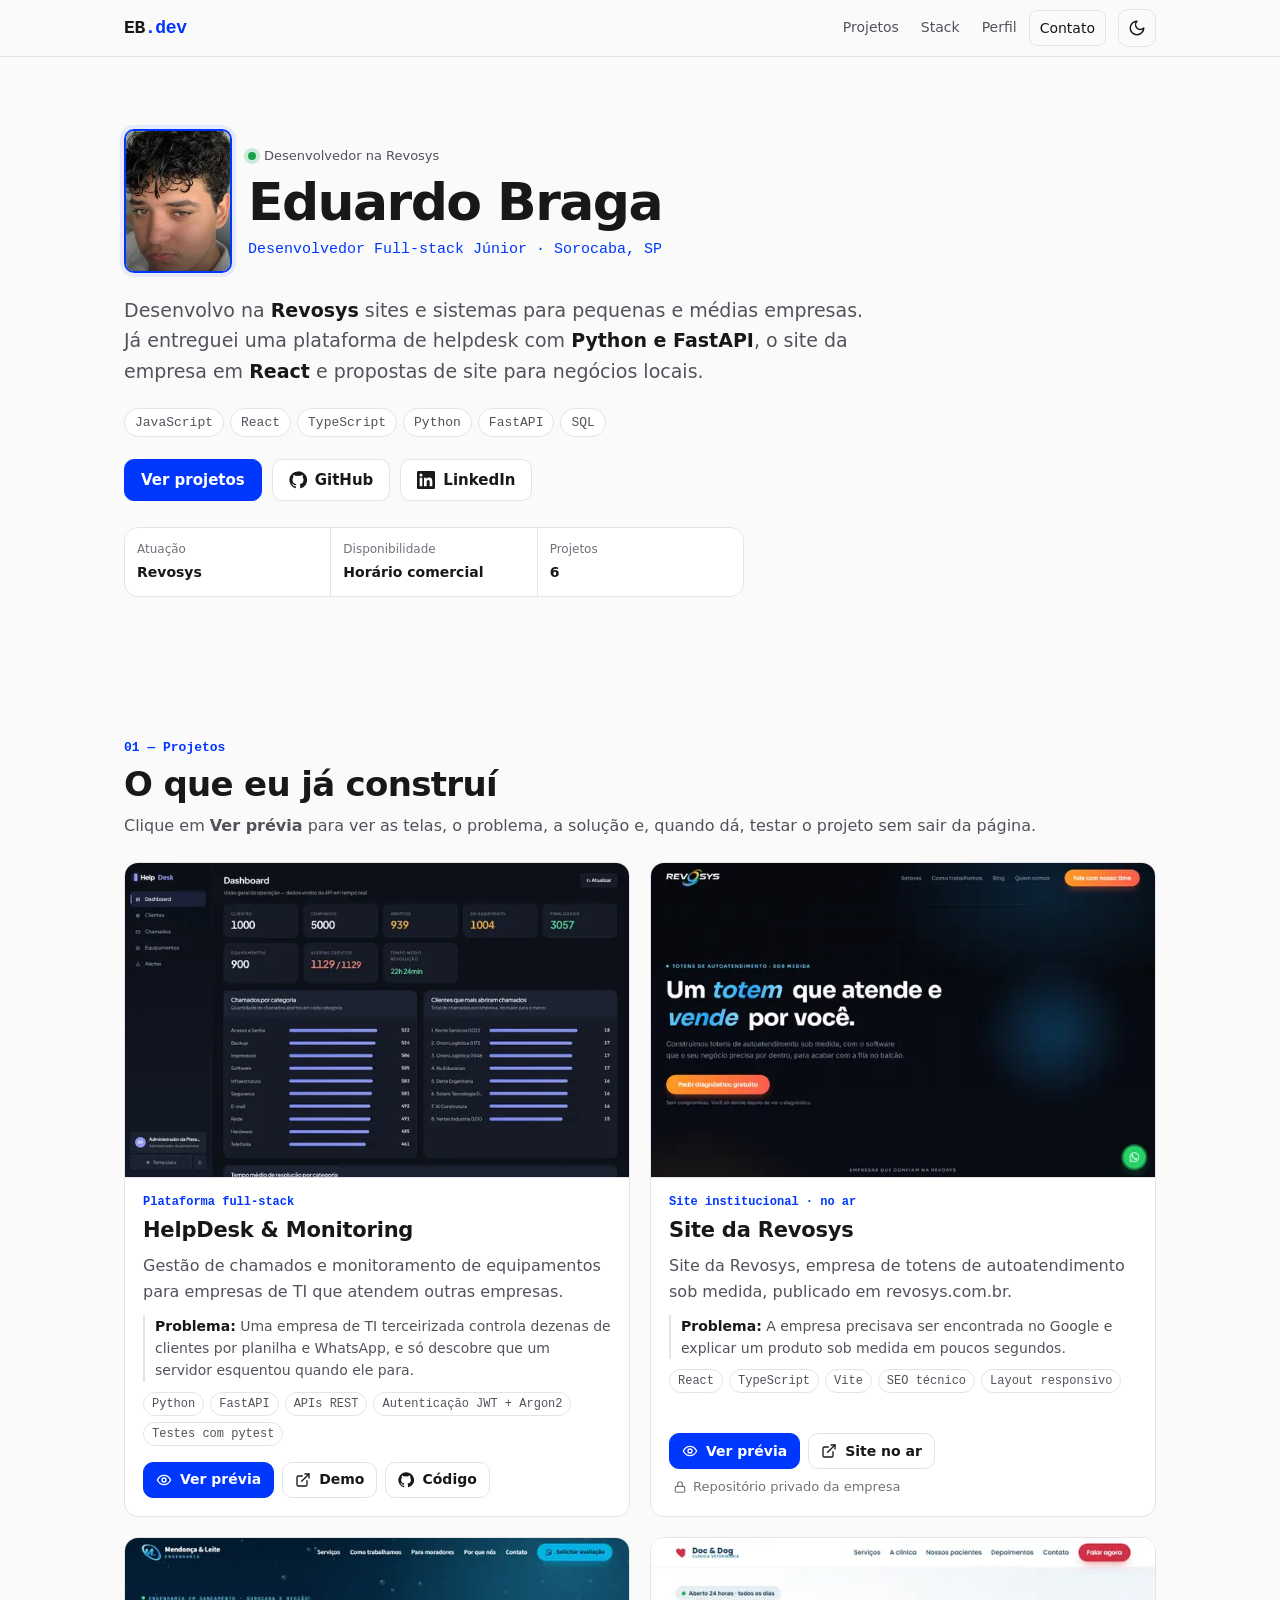
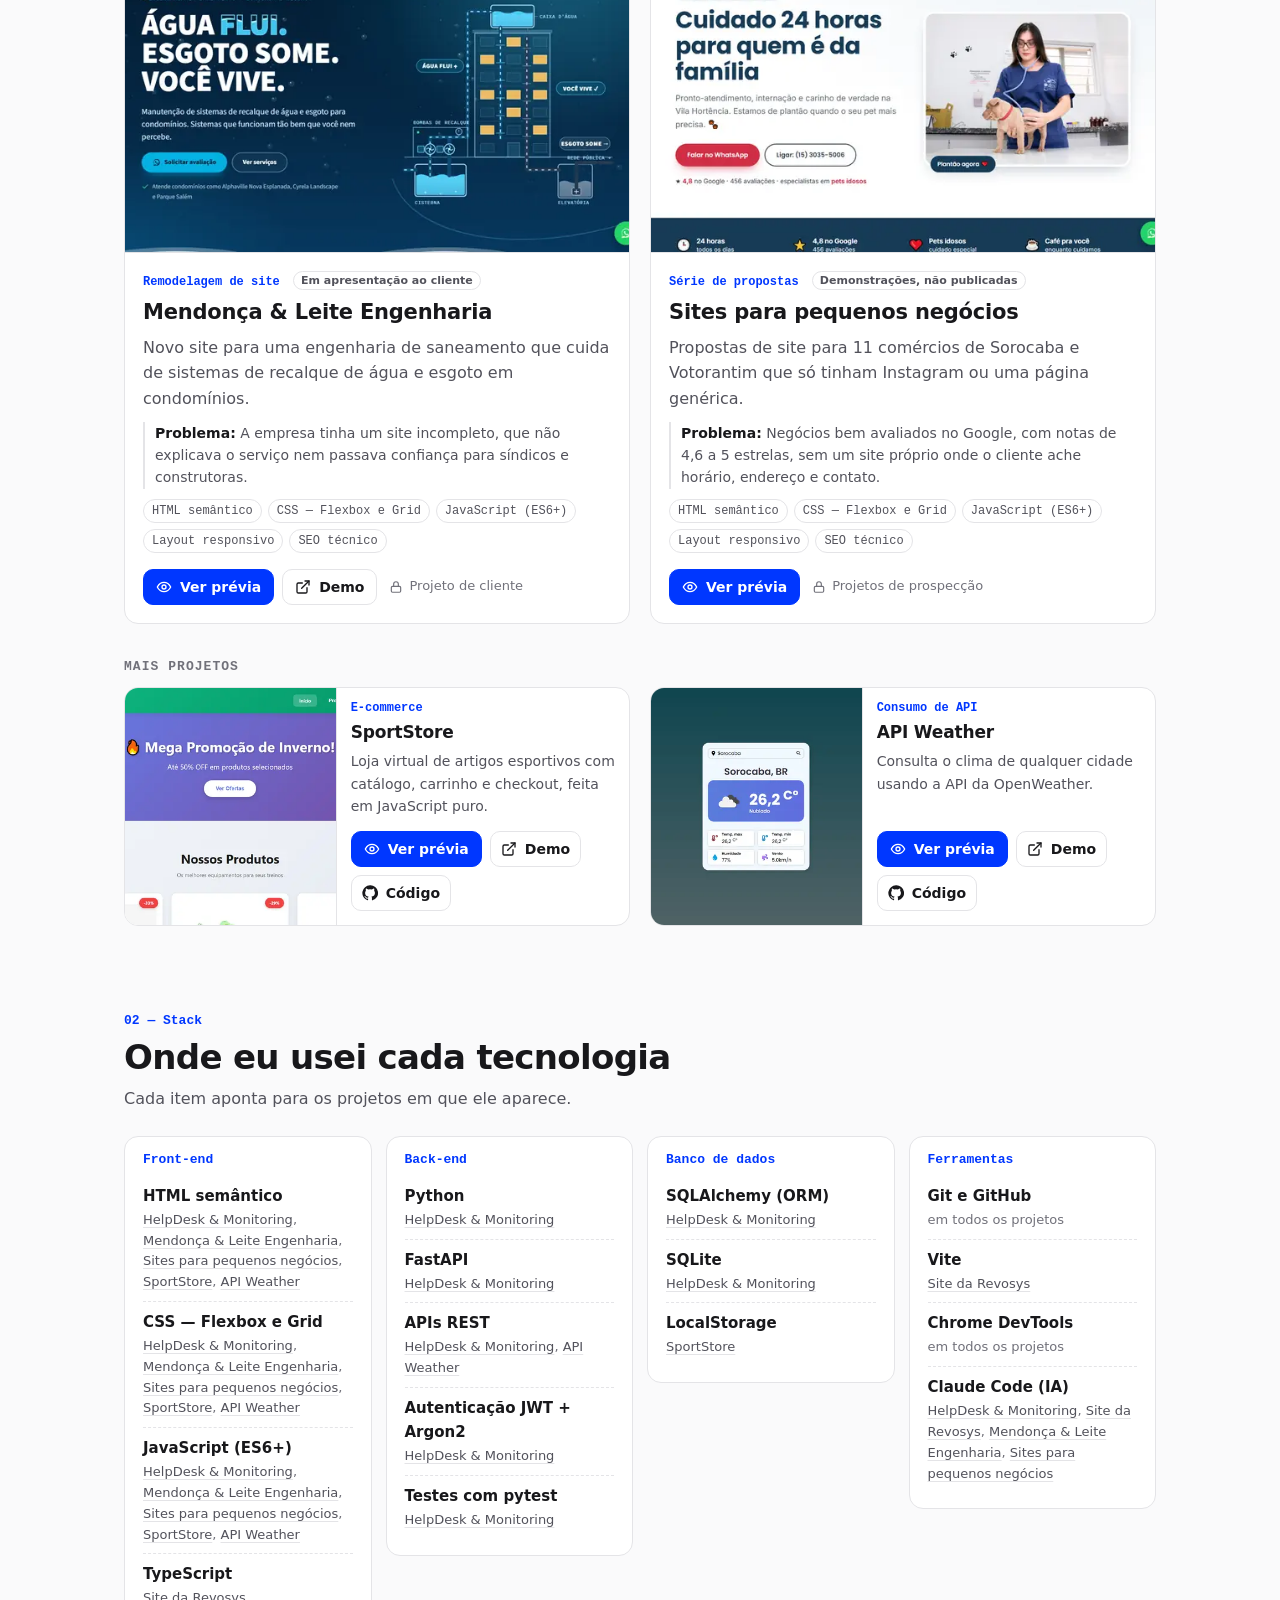
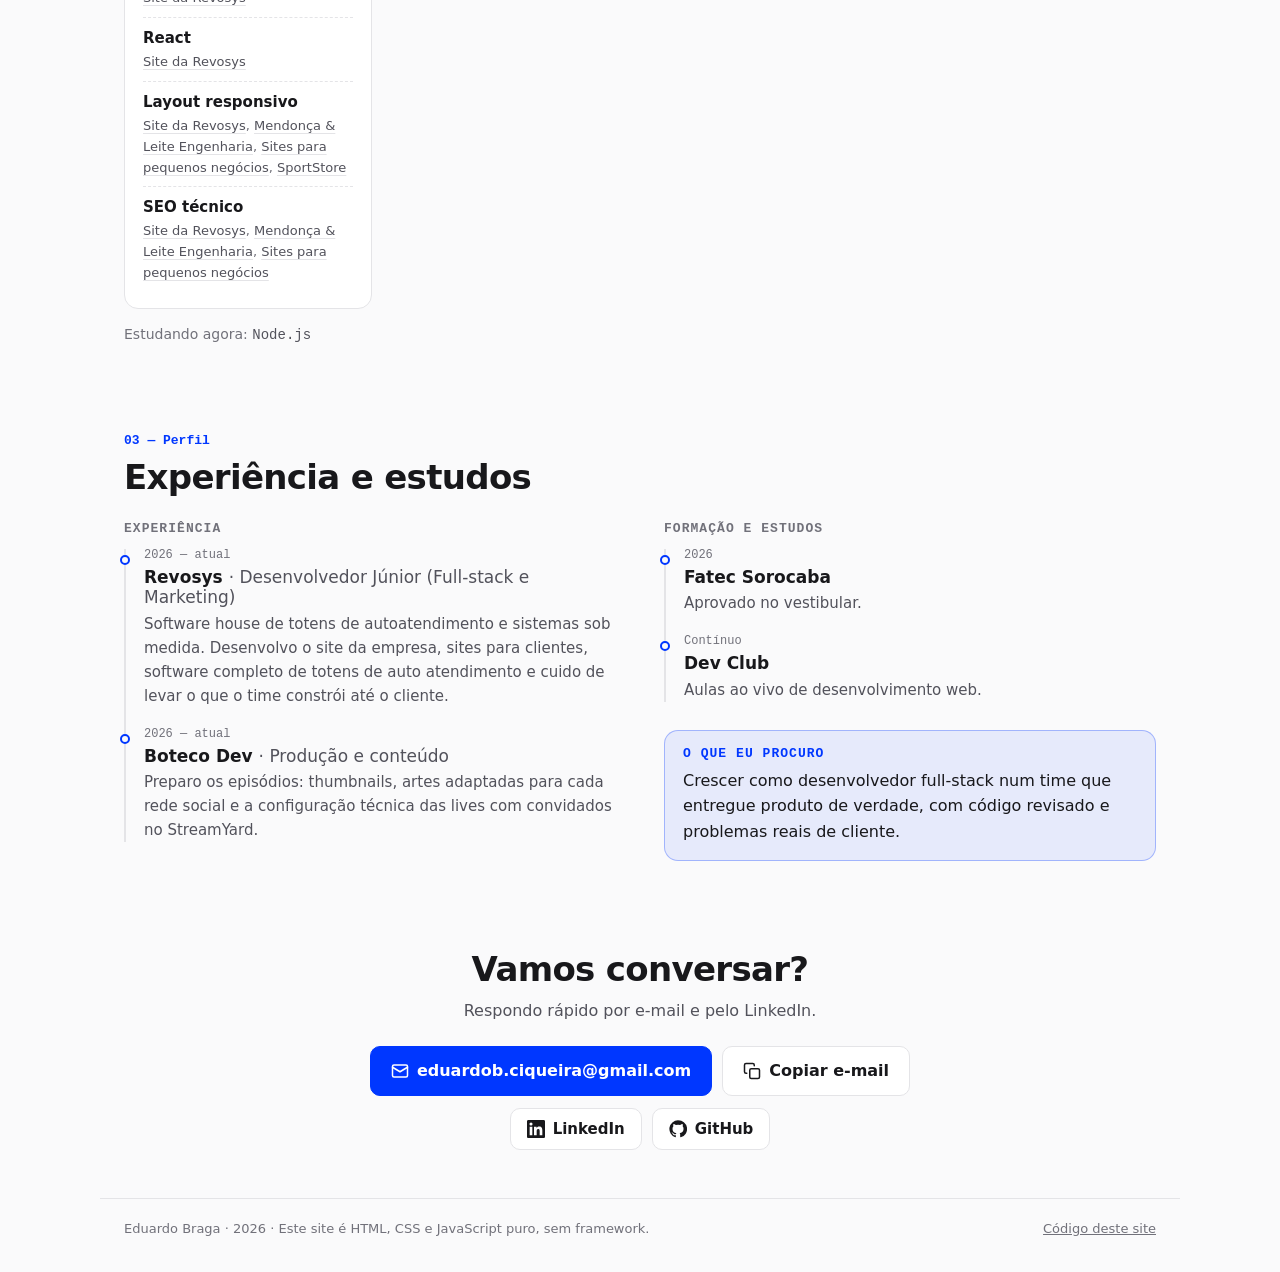
==== index.html @ 6c9d37a4 "Reformula o portfólio para recrutadores, com prévia e demo de cada projeto Site movido para a raiz (" ====
<!DOCTYPE html>
<html lang="pt-BR">
<head>
  <meta charset="UTF-8">
  <meta name="viewport" content="width=device-width, initial-scale=1">
  <title>Eduardo Braga — Desenvolvedor Full-stack Júnior</title>
  <meta name="description" content="Desenvolvedor full-stack júnior na Revosys, em Sorocaba (SP). Projetos com Python, FastAPI, React e JavaScript: plataforma de helpdesk, site institucional no ar e sites para negócios locais.">
  <meta name="author" content="Eduardo Braga">
  <meta name="theme-color" content="#18181b">
  <link rel="canonical" href="https://bragadudu.github.io/portfolio/">
  <link rel="icon" href="assets/img/favicon.svg" type="image/svg+xml">

  <meta property="og:type" content="profile">
  <meta property="og:locale" content="pt_BR">
  <meta property="og:site_name" content="Eduardo Braga">
  <meta property="og:title" content="Eduardo Braga — Desenvolvedor Full-stack Júnior">
  <meta property="og:description" content="Plataforma de helpdesk com FastAPI, site institucional no ar e sites para negócios locais. Veja a prévia de cada projeto.">
  <meta property="og:url" content="https://bragadudu.github.io/portfolio/">
  <meta property="og:image" content="https://bragadudu.github.io/portfolio/assets/img/og.jpg">
  <meta property="og:image:width" content="1200">
  <meta property="og:image:height" content="630">
  <meta property="og:image:alt" content="Eduardo Braga, desenvolvedor full-stack júnior">
  <meta name="twitter:card" content="summary_large_image">

  <script type="application/ld+json">
  {"@context":"https://schema.org","@type":"Person","name":"Eduardo Braga","jobTitle":"Desenvolvedor Full-stack Júnior","worksFor":{"@type":"Organization","name":"Revosys","url":"https://revosys.com.br"},
   "url":"https://bragadudu.github.io/portfolio/","email":"mailto:eduardob.ciqueira@gmail.com",
   "address":{"@type":"PostalAddress","addressLocality":"Sorocaba","addressRegion":"SP","addressCountry":"BR"},
   "sameAs":["https://github.com/BragaDudu","https://www.linkedin.com/in/eduardo-braga-a6a62b244/"],
   "knowsAbout":["Python","FastAPI","SQLAlchemy","React","TypeScript","JavaScript","HTML","CSS","Git"]}
  </script>

  <script>
    try {
      const t = localStorage.getItem("eb-theme");
      if (t === "light" || (!t && matchMedia("(prefers-color-scheme: light)").matches)) document.documentElement.dataset.theme = "light";
    } catch (e) {}
  </script>
  <link rel="stylesheet" href="assets/css/styles.css?v=3">
</head>
<body>
  <svg width="0" height="0" style="position:absolute" aria-hidden="true">
    <symbol id="i-github" viewBox="0 0 24 24"><path fill="currentColor" d="M12 .5a11.5 11.5 0 0 0-3.64 22.41c.58.1.79-.25.79-.56v-2c-3.2.7-3.88-1.37-3.88-1.37-.52-1.33-1.28-1.69-1.28-1.69-1.04-.71.08-.7.08-.7 1.16.08 1.77 1.19 1.77 1.19 1.03 1.76 2.7 1.25 3.36.96.1-.75.4-1.25.73-1.54-2.55-.29-5.24-1.28-5.24-5.68 0-1.25.45-2.28 1.18-3.08-.12-.29-.51-1.46.11-3.04 0 0 .97-.31 3.17 1.18a11 11 0 0 1 5.77 0c2.2-1.49 3.17-1.18 3.17-1.18.62 1.58.23 2.75.11 3.04.74.8 1.18 1.83 1.18 3.08 0 4.41-2.69 5.38-5.26 5.67.41.36.78 1.06.78 2.14v3.17c0 .31.21.67.8.56A11.5 11.5 0 0 0 12 .5Z"/></symbol>
    <symbol id="i-linkedin" viewBox="0 0 24 24"><path fill="currentColor" d="M20.45 20.45h-3.56v-5.57c0-1.33-.02-3.04-1.85-3.04-1.85 0-2.14 1.45-2.14 2.94v5.67H9.35V9h3.41v1.56h.05c.48-.9 1.64-1.85 3.37-1.85 3.6 0 4.27 2.37 4.27 5.46v6.28ZM5.34 7.43a2.06 2.06 0 1 1 0-4.13 2.06 2.06 0 0 1 0 4.13ZM7.12 20.45H3.56V9h3.56v11.45ZM22.22 0H1.77C.79 0 0 .77 0 1.73v20.54C0 23.23.79 24 1.77 24h20.45c.98 0 1.78-.77 1.78-1.73V1.73C24 .77 23.2 0 22.22 0Z"/></symbol>
    <symbol id="i-mail" viewBox="0 0 24 24"><g fill="none" stroke="currentColor" stroke-width="2" stroke-linecap="round" stroke-linejoin="round"><rect x="2" y="4" width="20" height="16" rx="2"/><path d="m22 7-10 6L2 7"/></g></symbol>
    <symbol id="i-whatsapp" viewBox="0 0 24 24"><path fill="currentColor" d="M17.47 14.38c-.3-.15-1.76-.87-2.03-.97-.27-.1-.47-.15-.67.15-.2.3-.77.97-.94 1.17-.17.2-.35.22-.65.07-.3-.15-1.26-.46-2.4-1.47-.89-.79-1.49-1.77-1.66-2.07-.17-.3-.02-.46.13-.61.13-.13.3-.35.45-.52.15-.17.2-.3.3-.5.1-.2.05-.37-.03-.52-.07-.15-.67-1.61-.92-2.21-.24-.58-.49-.5-.67-.51h-.57c-.2 0-.52.07-.79.37-.27.3-1.04 1.02-1.04 2.48s1.06 2.88 1.21 3.08c.15.2 2.1 3.2 5.08 4.49.71.31 1.26.49 1.69.63.71.23 1.36.2 1.87.12.57-.09 1.76-.72 2.01-1.41.25-.69.25-1.29.17-1.41-.07-.12-.27-.2-.57-.35ZM12.05 21.5h-.01a9.4 9.4 0 0 1-4.8-1.31l-.34-.2-3.56.93.95-3.47-.22-.36a9.4 9.4 0 1 1 7.98 4.41Zm8-17.45A11.32 11.32 0 0 0 1.88 17.7L.27 23.6l6.04-1.58a11.3 11.3 0 0 0 5.41 1.38h.01c6.24 0 11.32-5.08 11.32-11.32 0-3.02-1.18-5.87-3.32-8.01Z"/></symbol>
    <symbol id="i-external" viewBox="0 0 24 24"><g fill="none" stroke="currentColor" stroke-width="2" stroke-linecap="round" stroke-linejoin="round"><path d="M15 3h6v6"/><path d="M10 14 21 3"/><path d="M18 13v6a2 2 0 0 1-2 2H5a2 2 0 0 1-2-2V8a2 2 0 0 1 2-2h6"/></g></symbol>
    <symbol id="i-eye" viewBox="0 0 24 24"><g fill="none" stroke="currentColor" stroke-width="2" stroke-linecap="round" stroke-linejoin="round"><path d="M2 12s3.5-7 10-7 10 7 10 7-3.5 7-10 7S2 12 2 12Z"/><circle cx="12" cy="12" r="3"/></g></symbol>
    <symbol id="i-copy" viewBox="0 0 24 24"><g fill="none" stroke="currentColor" stroke-width="2" stroke-linecap="round" stroke-linejoin="round"><rect x="9" y="9" width="13" height="13" rx="2"/><path d="M5 15H4a2 2 0 0 1-2-2V4a2 2 0 0 1 2-2h9a2 2 0 0 1 2 2v1"/></g></symbol>
    <symbol id="i-file" viewBox="0 0 24 24"><g fill="none" stroke="currentColor" stroke-width="2" stroke-linecap="round" stroke-linejoin="round"><path d="M14 2H6a2 2 0 0 0-2 2v16a2 2 0 0 0 2 2h12a2 2 0 0 0 2-2V8z"/><path d="M14 2v6h6M12 18v-6M9 15l3 3 3-3"/></g></symbol>
    <symbol id="i-sun" viewBox="0 0 24 24"><g fill="none" stroke="currentColor" stroke-width="2" stroke-linecap="round"><circle cx="12" cy="12" r="4"/><path d="M12 2v2M12 20v2M4.93 4.93l1.41 1.41M17.66 17.66l1.41 1.41M2 12h2M20 12h2M6.34 17.66l-1.41 1.41M19.07 4.93l-1.41 1.41"/></g></symbol>
    <symbol id="i-moon" viewBox="0 0 24 24"><path fill="none" stroke="currentColor" stroke-width="2" stroke-linecap="round" stroke-linejoin="round" d="M12 3a6 6 0 0 0 9 9 9 9 0 1 1-9-9Z"/></symbol>
    <symbol id="i-lock" viewBox="0 0 24 24"><g fill="none" stroke="currentColor" stroke-width="2" stroke-linecap="round" stroke-linejoin="round"><rect x="4" y="11" width="16" height="10" rx="2"/><path d="M8 11V7a4 4 0 0 1 8 0v4"/></g></symbol>
    <symbol id="i-close" viewBox="0 0 24 24"><path fill="none" stroke="currentColor" stroke-width="2" stroke-linecap="round" d="M18 6 6 18M6 6l12 12"/></symbol>
    <symbol id="i-play" viewBox="0 0 24 24"><path fill="currentColor" d="M8 5.14v13.72a1 1 0 0 0 1.5.86l11-6.86a1 1 0 0 0 0-1.72l-11-6.86A1 1 0 0 0 8 5.14Z"/></symbol>
  </svg>

  <a class="skip" href="#projetos">Pular para os projetos</a>

  <header class="topbar">
    <div class="wrap topbar-inner">
      <a class="brand" href="#topo" aria-label="Eduardo Braga, início">EB<span>.dev</span></a>
      <nav aria-label="Seções">
        <a href="#projetos">Projetos</a>
        <a href="#stack">Stack</a>
        <a href="#perfil">Perfil</a>
        <a href="#contato" class="nav-cta">Contato</a>
      </nav>
      <button class="icon-btn" id="theme-toggle" type="button" aria-label="Alternar tema claro/escuro">
        <svg class="when-dark"><use href="#i-sun"/></svg>
        <svg class="when-light"><use href="#i-moon"/></svg>
      </button>
    </div>
  </header>

  <main id="topo">
    <section class="hero wrap" aria-labelledby="hero-title">
      <div class="hero-id">
        <img class="avatar" src="assets/img/eduardo.webp" width="108" height="144" alt="Foto de Eduardo Braga" fetchpriority="high">
        <div>
          <p class="status"><span class="dot" aria-hidden="true"></span>Desenvolvedor na Revosys</p>
          <h1 id="hero-title">Eduardo Braga</h1>
          <p class="role">Desenvolvedor Full-stack Júnior <span aria-hidden="true">·</span> Sorocaba, SP</p>
        </div>
      </div>

      <p class="pitch">
        Desenvolvo na <strong>Revosys</strong> sites e sistemas para pequenas e médias empresas. Já entreguei uma plataforma de helpdesk
        com <strong>Python e FastAPI</strong>, o site da empresa em <strong>React</strong> e propostas de site para negócios locais.
      </p>

      <ul class="chips" aria-label="Tecnologias principais">
        <li>JavaScript</li><li>React</li><li>TypeScript</li><li>Python</li><li>FastAPI</li><li>SQL</li>
      </ul>

      <div class="actions">
        <a class="btn btn-primary" href="#projetos">Ver projetos</a>
        <a class="btn" href="https://github.com/BragaDudu" target="_blank" rel="noopener"><svg><use href="#i-github"/></svg>GitHub</a>
        <a class="btn" href="https://www.linkedin.com/in/eduardo-braga-a6a62b244/" target="_blank" rel="noopener"><svg><use href="#i-linkedin"/></svg>LinkedIn</a>
        <a class="btn" data-cv hidden target="_blank" rel="noopener"><svg><use href="#i-file"/></svg>Currículo</a>
      </div>

      <dl class="facts">
        <div><dt>Atuação</dt><dd>Revosys</dd></div>
        <div><dt>Disponibilidade</dt><dd>Horário comercial</dd></div>
        <div><dt>Projetos</dt><dd data-count-projects>6</dd></div>
      </dl>
    </section>

    <section id="projetos" class="section wrap" aria-labelledby="projetos-title">
      <header class="section-head">
        <p class="eyebrow">01 — Projetos</p>
        <h2 id="projetos-title">O que eu já construí</h2>
        <p class="section-sub">Clique em <strong>Ver prévia</strong> para ver as telas, o problema, a solução e, quando dá, testar o projeto sem sair da página.</p>
      </header>
      <div class="projects-featured" data-projects="featured"></div>
      <h3 class="subhead">Mais projetos</h3>
      <div class="projects-small" data-projects="small"></div>
    </section>

    <section id="stack" class="section wrap" aria-labelledby="stack-title">
      <header class="section-head">
        <p class="eyebrow">02 — Stack</p>
        <h2 id="stack-title">Onde eu usei cada tecnologia</h2>
        <p class="section-sub">Cada item aponta para os projetos em que ele aparece.</p>
      </header>
      <div class="stack-grid" data-stack></div>
      <p class="studying">Estudando agora: <span data-studying></span></p>
    </section>

    <section id="perfil" class="section wrap" aria-labelledby="perfil-title">
      <header class="section-head">
        <p class="eyebrow">03 — Perfil</p>
        <h2 id="perfil-title">Experiência e estudos</h2>
      </header>
      <div class="profile-grid">
        <div>
          <h3 class="col-title">Experiência</h3>
          <ol class="timeline">
            <li>
              <p class="tl-meta">2026 — atual</p>
              <h4>Revosys <span>· Desenvolvedor Júnior (Full-stack e Marketing)</span></h4>
              <p>Software house de totens de autoatendimento e sistemas sob medida. Desenvolvo o site da empresa, sites para clientes, software completo de totens de auto atendimento e cuido de levar o que o time constrói até o cliente.</p>
            </li>
            <li>
              <p class="tl-meta">2026 — atual</p>
              <h4>Boteco Dev <span>· Produção e conteúdo</span></h4>
              <p>Preparo os episódios: thumbnails, artes adaptadas para cada rede social e a configuração técnica das lives com convidados no StreamYard.</p>
            </li>
          </ol>
        </div>
        <div>
          <h3 class="col-title">Formação e estudos</h3>
          <ol class="timeline">
            <li>
              <p class="tl-meta">2026</p>
              <h4>Fatec Sorocaba</h4>
              <p>Aprovado no vestibular.</p>
            </li>
            <li>
              <p class="tl-meta">Contínuo</p>
              <h4>Dev Club</h4>
              <p>Aulas ao vivo de desenvolvimento web.</p>
            </li>
          </ol>
          <div class="goal">
            <h3 class="col-title">O que eu procuro</h3>
            <p>Crescer como desenvolvedor full-stack num time que entregue produto de verdade, com código revisado e problemas reais de cliente.</p>
          </div>
        </div>
      </div>
    </section>

    <section id="contato" class="section wrap contact" aria-labelledby="contato-title">
      <h2 id="contato-title">Vamos conversar?</h2>
      <p>Respondo rápido por e-mail e pelo LinkedIn.</p>
      <div class="contact-mail">
        <a class="btn btn-primary btn-lg" href="mailto:eduardob.ciqueira@gmail.com"><svg><use href="#i-mail"/></svg>eduardob.ciqueira@gmail.com</a>
        <button class="btn btn-lg" type="button" data-copy="eduardob.ciqueira@gmail.com"><svg><use href="#i-copy"/></svg><span>Copiar e-mail</span></button>
      </div>
      <div class="actions actions-center">
        <a class="btn" href="https://www.linkedin.com/in/eduardo-braga-a6a62b244/" target="_blank" rel="noopener"><svg><use href="#i-linkedin"/></svg>LinkedIn</a>
        <a class="btn" href="https://github.com/BragaDudu" target="_blank" rel="noopener"><svg><use href="#i-github"/></svg>GitHub</a>
        <a class="btn" data-whatsapp hidden target="_blank" rel="noopener"><svg><use href="#i-whatsapp"/></svg>WhatsApp</a>
        <a class="btn" data-cv hidden target="_blank" rel="noopener"><svg><use href="#i-file"/></svg>Currículo</a>
      </div>
    </section>
  </main>

  <footer class="footer wrap">
    <p>Eduardo Braga · 2026 · Este site é HTML, CSS e JavaScript puro, sem framework.</p>
    <a href="https://github.com/BragaDudu/portfolio" target="_blank" rel="noopener">Código deste site</a>
  </footer>

  <dialog class="preview" id="preview" aria-labelledby="pv-title">
    <div class="pv-shell">
      <header class="pv-head">
        <div>
          <p class="pv-kind" data-pv="kind"></p>
          <h2 id="pv-title" data-pv="title"></h2>
        </div>
        <button class="icon-btn" type="button" data-close aria-label="Fechar prévia"><svg><use href="#i-close"/></svg></button>
      </header>

      <div class="pv-body">
        <div class="pv-media">
          <div class="seg" role="tablist" aria-label="Modo da prévia">
            <button type="button" role="tab" data-mode="images" aria-selected="true">Imagens</button>
            <button type="button" role="tab" data-mode="demo" aria-selected="false"><svg><use href="#i-play"/></svg>Testar demo</button>
          </div>

          <div class="pv-images" data-panel="images">
            <figure class="pv-stage"><img data-pv="main" alt="" width="1280" height="800"></figure>
            <div class="pv-thumbs" data-pv="thumbs"></div>
          </div>

          <div class="pv-demo" data-panel="demo" hidden>
            <div class="demo-bar">
              <div class="seg seg-sm" aria-label="Tamanho da tela">
                <button type="button" data-size="desktop" aria-pressed="true">Desktop</button>
                <button type="button" data-size="mobile" aria-pressed="false">Celular</button>
              </div>
              <a class="link" data-pv="demo-link" target="_blank" rel="noopener">Abrir em nova aba <svg><use href="#i-external"/></svg></a>
            </div>
            <p class="try" data-pv="try"></p>
            <div class="demo-frame" data-pv="frame-wrap"></div>
          </div>
        </div>

        <div class="pv-info">
          <p class="pv-summary" data-pv="summary"></p>
          <p class="pv-note" data-pv="no-demo"></p>
          <dl class="pv-ps">
            <div><dt>Problema</dt><dd data-pv="problem"></dd></div>
            <div><dt>Solução</dt><dd data-pv="solution"></dd></div>
          </dl>
          <h3>Funcionalidades</h3>
          <ul class="pv-features" data-pv="features"></ul>
          <h3>Tecnologias</h3>
          <ul class="chips chips-sm" data-pv="stack"></ul>
          <div class="pv-origin" data-pv="origin-wrap">
            <h3>Como foi feito</h3>
            <p data-pv="origin"></p>
          </div>
          <div class="pv-links">
            <a class="btn btn-primary" data-pv="demo" target="_blank" rel="noopener"><svg><use href="#i-external"/></svg><span data-pv="demo-label">Demo em nova aba</span></a>
            <a class="btn" data-pv="github" target="_blank" rel="noopener"><svg><use href="#i-github"/></svg>Ver código</a>
            <span class="private" data-pv="private"><svg><use href="#i-lock"/></svg><span data-pv="private-text"></span></span>
          </div>
        </div>
      </div>
    </div>
  </dialog>

  <div class="toast" role="status" aria-live="polite" data-toast></div>

  <script src="assets/js/data.js?v=3" defer></script>
  <script src="assets/js/main.js?v=3" defer></script>
</body>
</html>
---- assets/css/styles.css ----
:root {
  --bg: #18181b;
  --bg-elev: #1f1f23;
  --card: #232327;
  --line: #34343a;
  --text: #f4f4f5;
  --text-2: #b4b4bc;
  --text-3: #8b8b95;
  --accent: #f25555;
  --accent-bg: #dc2626;
  --accent-ink: #ffffff;
  --accent-soft: rgba(242, 85, 85, 0.12);
  --ok: #4ade80;
  --shadow: 0 1px 2px rgba(0, 0, 0, 0.3), 0 8px 24px rgba(0, 0, 0, 0.25);
  --radius: 14px;
  --font: ui-sans-serif, system-ui, -apple-system, "Segoe UI", Roboto, "Helvetica Neue", Arial, sans-serif;
  --mono: ui-monospace, "Cascadia Code", "SF Mono", Consolas, "Liberation Mono", monospace;
  color-scheme: dark;
}

:root[data-theme="light"] {
  --bg: #fafafb;
  --bg-elev: #ffffff;
  --card: #ffffff;
  --line: #e4e4e7;
  --text: #18181b;
  --text-2: #52525b;
  --text-3: #71717a;
  --accent: #0037ff;
  --accent-bg: #0037ff;
  --accent-ink: #ffffff;
  --accent-soft: rgba(0, 55, 255, 0.08);
  --ok: #16a34a;
  --shadow: 0 1px 2px rgba(0, 0, 0, 0.05), 0 8px 24px rgba(0, 0, 0, 0.06);
  color-scheme: light;
}

*, *::before, *::after { box-sizing: border-box; }
html { scroll-behavior: smooth; scroll-padding-top: 72px; -webkit-text-size-adjust: 100%; }
body {
  margin: 0;
  background: var(--bg);
  color: var(--text);
  font: 16px/1.6 var(--font);
  -webkit-font-smoothing: antialiased;
}
img { display: block; max-width: 100%; height: auto; }
a { color: inherit; }
h1, h2, h3, h4 { line-height: 1.2; margin: 0; }
p { margin: 0; }
ul, ol { margin: 0; padding: 0; list-style: none; }
button { font: inherit; color: inherit; }
svg { width: 18px; height: 18px; flex: none; }
[hidden] { display: none !important; }
:focus-visible { outline: 2px solid var(--accent); outline-offset: 3px; border-radius: 6px; }

.wrap { width: 100%; max-width: 1080px; margin: 0 auto; padding-inline: 16px; }

.skip {
  position: absolute; left: 16px; top: -48px; z-index: 50;
  background: var(--accent-bg); color: var(--accent-ink); padding: 8px 14px; border-radius: 8px; text-decoration: none;
}
.skip:focus { top: 12px; }

/* Topo */
.topbar {
  position: sticky; top: 0; z-index: 20;
  background: color-mix(in srgb, var(--bg) 85%, transparent);
  backdrop-filter: saturate(140%) blur(10px);
  border-bottom: 1px solid var(--line);
}
.topbar-inner { display: flex; align-items: center; gap: 12px; height: 56px; }
.brand { font: 700 18px/1 var(--mono); text-decoration: none; letter-spacing: -0.02em; }
.brand span { color: var(--accent); }
.topbar nav { margin-left: auto; display: flex; gap: 2px; }
.topbar nav a { text-decoration: none; color: var(--text-2); font-size: 14px; padding: 6px 10px; border-radius: 8px; }
.topbar nav a:hover { color: var(--text); background: var(--accent-soft); }
.topbar nav a:not(.nav-cta) { display: none; }
.nav-cta { color: var(--text) !important; border: 1px solid var(--line); }

.icon-btn {
  display: inline-grid; place-items: center; width: 38px; height: 38px;
  background: transparent; border: 1px solid var(--line); border-radius: 10px; cursor: pointer;
  transition: border-color .15s, background .15s;
}
.icon-btn:hover { border-color: var(--accent); background: var(--accent-soft); }
.when-light { display: none; }
:root[data-theme="light"] .when-light { display: block; }
:root[data-theme="light"] .when-dark { display: none; }

/* Botões */
.btn {
  display: inline-flex; align-items: center; justify-content: center; gap: 8px;
  min-height: 42px; padding: 0 16px;
  font-size: 15px; font-weight: 600; text-decoration: none; white-space: nowrap;
  background: var(--card); color: var(--text);
  border: 1px solid var(--line); border-radius: 10px; cursor: pointer;
  transition: border-color .15s, background .15s, transform .15s;
}
.btn:hover { border-color: var(--accent); }
.btn:active { transform: translateY(1px); }
.btn-primary { background: var(--accent-bg); border-color: var(--accent-bg); color: var(--accent-ink); }
.btn-primary:hover { filter: brightness(1.08); }
.btn-sm { min-height: 36px; padding: 0 12px; font-size: 14px; }
.btn-sm svg { width: 16px; height: 16px; }
.btn-lg { min-height: 50px; padding: 0 20px; font-size: 16px; }

.chips { display: flex; flex-wrap: wrap; gap: 6px; }
.chips li {
  font: 500 13px/1 var(--mono); padding: 7px 10px;
  color: var(--text-2); background: var(--bg-elev); border: 1px solid var(--line); border-radius: 999px;
}
.chips-sm li { font-size: 12px; padding: 5px 8px; }

/* Hero */
.hero { padding-top: 40px; padding-bottom: 48px; display: grid; gap: 22px; }
.hero-id { display: flex; align-items: center; gap: 16px; }
.avatar { width: 84px; height: 112px; flex: none; border-radius: 10px; border: 2px solid var(--accent); object-fit: cover; box-shadow: 0 0 0 4px var(--accent-soft); }
.status { display: inline-flex; align-items: center; gap: 8px; font-size: 13px; color: var(--text-2); margin-bottom: 4px; }
.dot { width: 8px; height: 8px; border-radius: 50%; background: var(--ok); box-shadow: 0 0 0 4px color-mix(in srgb, var(--ok) 20%, transparent); }
h1 { font-size: clamp(32px, 8vw, 52px); letter-spacing: -0.03em; font-weight: 800; }
.role { font: 500 15px/1.4 var(--mono); color: var(--accent); margin-top: 6px; }
.pitch { font-size: 17px; color: var(--text-2); max-width: 62ch; }
.pitch strong { color: var(--text); font-weight: 600; }
.actions { display: flex; flex-wrap: wrap; gap: 10px; }
.actions .btn-primary { flex-basis: 100%; }
.facts {
  display: grid; grid-template-columns: repeat(3, 1fr); gap: 1px; margin: 4px 0 0;
  background: var(--line); border: 1px solid var(--line); border-radius: var(--radius); overflow: hidden;
}
.facts div { background: var(--bg-elev); padding: 12px; }
.facts dt { font-size: 12px; color: var(--text-3); }
.facts dd { margin: 2px 0 0; font-weight: 600; font-size: 14px; }

/* Seções */
.section { padding-top: 56px; padding-bottom: 8px; }
.section-head { margin-bottom: 24px; }
.eyebrow { font: 600 13px/1 var(--mono); color: var(--accent); margin-bottom: 10px; }
h2 { font-size: clamp(26px, 5vw, 34px); letter-spacing: -0.02em; font-weight: 750; }
.section-sub { color: var(--text-2); margin-top: 8px; }
.subhead { font: 600 13px/1 var(--mono); color: var(--text-3); text-transform: uppercase; letter-spacing: .08em; margin: 36px 0 14px; }

.reveal { opacity: 0; transform: translateY(14px); transition: opacity .5s ease, transform .5s ease; }
.reveal.is-in { opacity: 1; transform: none; }

/* Cards de projeto */
.projects-featured, .projects-small { display: grid; gap: 16px; }
.card {
  display: flex; flex-direction: column;
  background: var(--card); border: 1px solid var(--line); border-radius: var(--radius); overflow: hidden;
  transition: border-color .2s, transform .2s, box-shadow .2s;
}
.card:hover { border-color: color-mix(in srgb, var(--accent) 55%, var(--line)); box-shadow: var(--shadow); }
.card-media {
  position: relative; display: block; padding: 0; border: 0; cursor: zoom-in;
  aspect-ratio: 16 / 10; background: var(--bg-elev); overflow: hidden; border-bottom: 1px solid var(--line);
}
.card-media img { width: 100%; height: 100%; object-fit: cover; object-position: top; transition: transform .4s ease; }
.card:hover .card-media img { transform: scale(1.03); }
.card-media-hint {
  position: absolute; right: 10px; bottom: 10px;
  display: inline-flex; align-items: center; gap: 6px; padding: 6px 10px;
  font-size: 13px; font-weight: 600; color: #fff; background: rgba(0, 0, 0, .72); border-radius: 8px;
  opacity: 0; transform: translateY(4px); transition: opacity .2s, transform .2s;
}
.card-media-hint svg { width: 15px; height: 15px; }
.card:hover .card-media-hint, .card-media:focus-visible .card-media-hint { opacity: 1; transform: none; }
.card-body { display: flex; flex-direction: column; gap: 10px; padding: 18px; flex: 1; }
.card-kind { font: 600 12px/1 var(--mono); color: var(--accent); }
.card h3 { font-size: 21px; letter-spacing: -0.01em; }
.card-summary { color: var(--text-2); }
.card-problem { font-size: 14px; color: var(--text-2); padding-left: 10px; border-left: 2px solid var(--line); }
.card-problem strong { color: var(--text); font-weight: 600; }
.card-actions { display: flex; flex-wrap: wrap; align-items: center; gap: 8px; margin-top: auto; padding-top: 6px; }
.private { display: inline-flex; align-items: center; gap: 6px; font-size: 13px; color: var(--text-3); padding: 0 4px; }
.private svg { width: 14px; height: 14px; }
.badge { display: inline-block; margin-left: 6px; padding: 3px 7px; border-radius: 999px; font: 600 11px/1 var(--font); color: var(--text-2); background: var(--bg-elev); border: 1px solid var(--line); vertical-align: 1px; }

.projects-small .card { flex-direction: row; }
.projects-small .card-media { flex: 0 0 38%; aspect-ratio: auto; border-bottom: 0; border-right: 1px solid var(--line); }
.projects-small .card-body { padding: 14px; gap: 8px; }
.projects-small .card h3 { font-size: 17px; }
.projects-small .card-summary { font-size: 14px; }
.projects-small .chips { display: none; }
.projects-small .card-actions .btn:not(.btn-primary) { padding: 0 10px; }

/* Stack */
.stack-grid { display: grid; gap: 14px; align-items: start; }
.stack-group { background: var(--card); border: 1px solid var(--line); border-radius: var(--radius); padding: 16px 18px; }
.stack-group h3 { font: 600 13px/1 var(--mono); color: var(--accent); margin-bottom: 10px; }
.stack-group li { display: flex; flex-direction: column; gap: 2px; padding: 8px 0; border-top: 1px dashed var(--line); }
.stack-group li:first-child { border-top: 0; }
.stack-name { font-weight: 600; font-size: 15px; }
.stack-where { font-size: 13px; color: var(--text-3); }
.stack-where a { color: var(--text-2); text-underline-offset: 3px; text-decoration-color: var(--line); }
.stack-where a:hover { color: var(--accent); text-decoration-color: currentColor; }
.studying { margin-top: 14px; font-size: 14px; color: var(--text-3); }
.studying span { font-family: var(--mono); color: var(--text-2); }

/* Perfil */
.profile-grid { display: grid; gap: 28px; }
.col-title { font: 600 13px/1 var(--mono); color: var(--text-3); text-transform: uppercase; letter-spacing: .08em; margin-bottom: 14px; }
.timeline { border-left: 2px solid var(--line); padding-left: 18px; display: grid; gap: 20px; }
.timeline li { position: relative; }
.timeline li::before {
  content: ""; position: absolute; left: -24px; top: 6px; width: 10px; height: 10px;
  border-radius: 50%; background: var(--bg); border: 2px solid var(--accent);
}
.tl-meta { font: 500 12px/1 var(--mono); color: var(--text-3); margin-bottom: 6px; }
.timeline h4 { font-size: 17px; }
.timeline h4 span { font-weight: 500; color: var(--text-2); }
.timeline p:last-child { color: var(--text-2); font-size: 15px; margin-top: 4px; }
.goal { margin-top: 28px; padding: 16px 18px; border-radius: var(--radius); background: var(--accent-soft); border: 1px solid color-mix(in srgb, var(--accent) 30%, transparent); }
.goal .col-title { color: var(--accent); margin-bottom: 8px; }
.goal p { color: var(--text); }

/* Contato */
.contact { text-align: center; padding-top: 72px; padding-bottom: 48px; }
.contact > p { color: var(--text-2); margin: 8px 0 22px; }
.contact-mail { display: flex; flex-direction: column; gap: 10px; align-items: stretch; max-width: 460px; margin: 0 auto 12px; }
.contact-mail .btn-primary { white-space: normal; word-break: break-all; }
.actions-center { justify-content: center; }

.footer { display: flex; flex-wrap: wrap; gap: 8px 16px; justify-content: space-between; padding-top: 20px; padding-bottom: 32px; border-top: 1px solid var(--line); color: var(--text-3); font-size: 13px; }

/* Toast */
.toast {
  position: fixed; left: 50%; bottom: 20px; z-index: 60; transform: translate(-50%, 20px);
  background: var(--text); color: var(--bg); padding: 10px 16px; border-radius: 10px; font-size: 14px; font-weight: 600;
  opacity: 0; pointer-events: none; transition: opacity .2s, transform .2s;
}
.toast.is-on { opacity: 1; transform: translate(-50%, 0); }

/* Prévia (dialog) */
.preview {
  width: 100%; max-width: 100%; height: 100%; max-height: 100%; margin: 0; padding: 0;
  border: 0; background: var(--bg); color: var(--text);
}
.preview[open] { animation: pv-in .22s ease; }
.preview::backdrop { background: rgba(0, 0, 0, .6); backdrop-filter: blur(2px); }
@keyframes pv-in { from { opacity: 0; transform: translateY(12px); } }
.pv-shell { display: flex; flex-direction: column; height: 100%; }
.pv-head {
  display: flex; align-items: center; justify-content: space-between; gap: 12px;
  padding: 12px 16px; border-bottom: 1px solid var(--line); background: var(--bg-elev);
}
.pv-kind { font: 600 12px/1 var(--mono); color: var(--accent); margin-bottom: 4px; }
.pv-head h2 { font-size: 22px; }
.pv-body { flex: 1; overflow-y: auto; display: grid; align-content: start; gap: 22px; padding: 16px; }

.seg { display: inline-flex; padding: 3px; gap: 3px; background: var(--bg-elev); border: 1px solid var(--line); border-radius: 10px; margin-bottom: 12px; }
.seg button {
  display: inline-flex; align-items: center; gap: 6px;
  border: 0; background: transparent; padding: 7px 14px; border-radius: 7px; font-size: 14px; font-weight: 600; color: var(--text-2); cursor: pointer;
}
.seg button svg { width: 14px; height: 14px; }
.seg button[aria-selected="true"], .seg button[aria-pressed="true"] { background: var(--card); color: var(--text); box-shadow: var(--shadow); }
.seg-sm { margin: 0; }
.seg-sm button { padding: 5px 10px; font-size: 13px; }

.pv-stage {
  margin: 0; border: 1px solid var(--line); border-radius: 12px; overflow: hidden; background: var(--bg-elev);
  display: grid; place-items: center;
}
.pv-stage img { width: 100%; }
.pv-stage.is-mobile { padding: 14px 0; }
.pv-stage.is-mobile img { width: auto; max-height: 520px; border-radius: 10px; }
.pv-thumbs { display: flex; gap: 8px; margin-top: 10px; overflow-x: auto; padding-bottom: 4px; }
.pv-thumbs button { flex: none; padding: 0; border: 2px solid transparent; border-radius: 8px; overflow: hidden; cursor: pointer; background: var(--bg-elev); opacity: .65; transition: opacity .15s, border-color .15s; }
.pv-thumbs button:hover { opacity: 1; }
.pv-thumbs button[aria-current="true"] { border-color: var(--accent); opacity: 1; }
.pv-thumbs img { width: 96px; height: 60px; object-fit: cover; object-position: top; }

.demo-bar { display: flex; flex-wrap: wrap; align-items: center; justify-content: space-between; gap: 8px; margin-bottom: 8px; }
.link { display: inline-flex; align-items: center; gap: 6px; font-size: 14px; color: var(--text-2); }
.link svg { width: 14px; height: 14px; }
.try { font-size: 14px; color: var(--text-2); margin-bottom: 10px; padding: 8px 12px; border-radius: 8px; background: var(--accent-soft); }
.demo-frame {
  height: min(70vh, 640px); border: 1px solid var(--line); border-radius: 12px; overflow: hidden; background: #fff;
  margin: 0 auto; transition: width .25s ease;
}
.demo-frame iframe { width: 100%; height: 100%; border: 0; display: block; }
.demo-frame.is-mobile { width: min(100%, 390px); height: min(75vh, 760px); border-width: 6px; border-color: var(--line); border-radius: 22px; }

.pv-info { display: grid; gap: 14px; align-content: start; }
.pv-info h3 { font: 600 12px/1 var(--mono); color: var(--text-3); text-transform: uppercase; letter-spacing: .08em; margin-top: 6px; }
.pv-summary { font-size: 17px; }
.pv-note { font-size: 14px; color: var(--text-2); padding: 8px 12px; border-radius: 8px; background: var(--bg-elev); border: 1px dashed var(--line); }
.pv-ps { display: grid; gap: 10px; margin: 0; }
.pv-ps div { padding: 12px 14px; background: var(--card); border: 1px solid var(--line); border-radius: 10px; }
.pv-ps dt { font: 600 12px/1 var(--mono); color: var(--accent); margin-bottom: 6px; }
.pv-ps dd { margin: 0; color: var(--text-2); font-size: 15px; }
.pv-features { display: grid; gap: 6px; }
.pv-features li { position: relative; padding-left: 20px; color: var(--text-2); font-size: 15px; }
.pv-features li::before { content: ""; position: absolute; left: 2px; top: .62em; width: 8px; height: 8px; border-radius: 2px; background: var(--accent); }
.pv-origin p { font-size: 14px; color: var(--text-2); }
.pv-links { display: flex; flex-wrap: wrap; gap: 10px; padding-top: 4px; }

/* Tablet+ */
@media (min-width: 640px) {
  .wrap { padding-inline: 24px; }
  .topbar nav a:not(.nav-cta) { display: inline-block; }
  .actions .btn-primary { flex-basis: auto; }
  .avatar { width: 108px; height: 144px; }
  .projects-small { grid-template-columns: 1fr 1fr; }
  .projects-small .card { flex-direction: column; }
  .projects-small .card-media { flex: none; aspect-ratio: 16 / 9; border-right: 0; border-bottom: 1px solid var(--line); }
  .stack-grid { grid-template-columns: 1fr 1fr; }
  .contact-mail { flex-direction: row; justify-content: center; max-width: none; }
  .contact-mail .btn-primary { white-space: nowrap; word-break: normal; }
  .preview {
    width: min(1120px, calc(100% - 48px)); height: min(860px, calc(100% - 48px));
    margin: auto; border: 1px solid var(--line); border-radius: 18px; box-shadow: 0 30px 80px rgba(0, 0, 0, .45);
  }
  .pv-head { padding: 14px 22px; }
  .pv-body { padding: 22px; }
}

/* Desktop */
@media (min-width: 960px) {
  .hero { padding-top: 72px; padding-bottom: 64px; }
  .pitch { font-size: 19px; }
  .facts { max-width: 620px; }
  .section { padding-top: 80px; }
  .projects-featured { grid-template-columns: 1fr 1fr; gap: 20px; }
  .projects-small { gap: 20px; }
  .projects-small .card { flex-direction: row; }
  .projects-small .card-media { flex: 0 0 42%; aspect-ratio: auto; border-bottom: 0; border-right: 1px solid var(--line); }
  .stack-grid { grid-template-columns: repeat(4, 1fr); }
  .profile-grid { grid-template-columns: 1fr 1fr; gap: 48px; }
  .pv-body { grid-template-columns: minmax(0, 1.6fr) minmax(300px, 1fr); gap: 28px; }
  .pv-info { position: sticky; top: 0; }
}

@media (prefers-reduced-motion: reduce) {
  *, *::before, *::after { animation: none !important; transition: none !important; scroll-behavior: auto !important; }
}
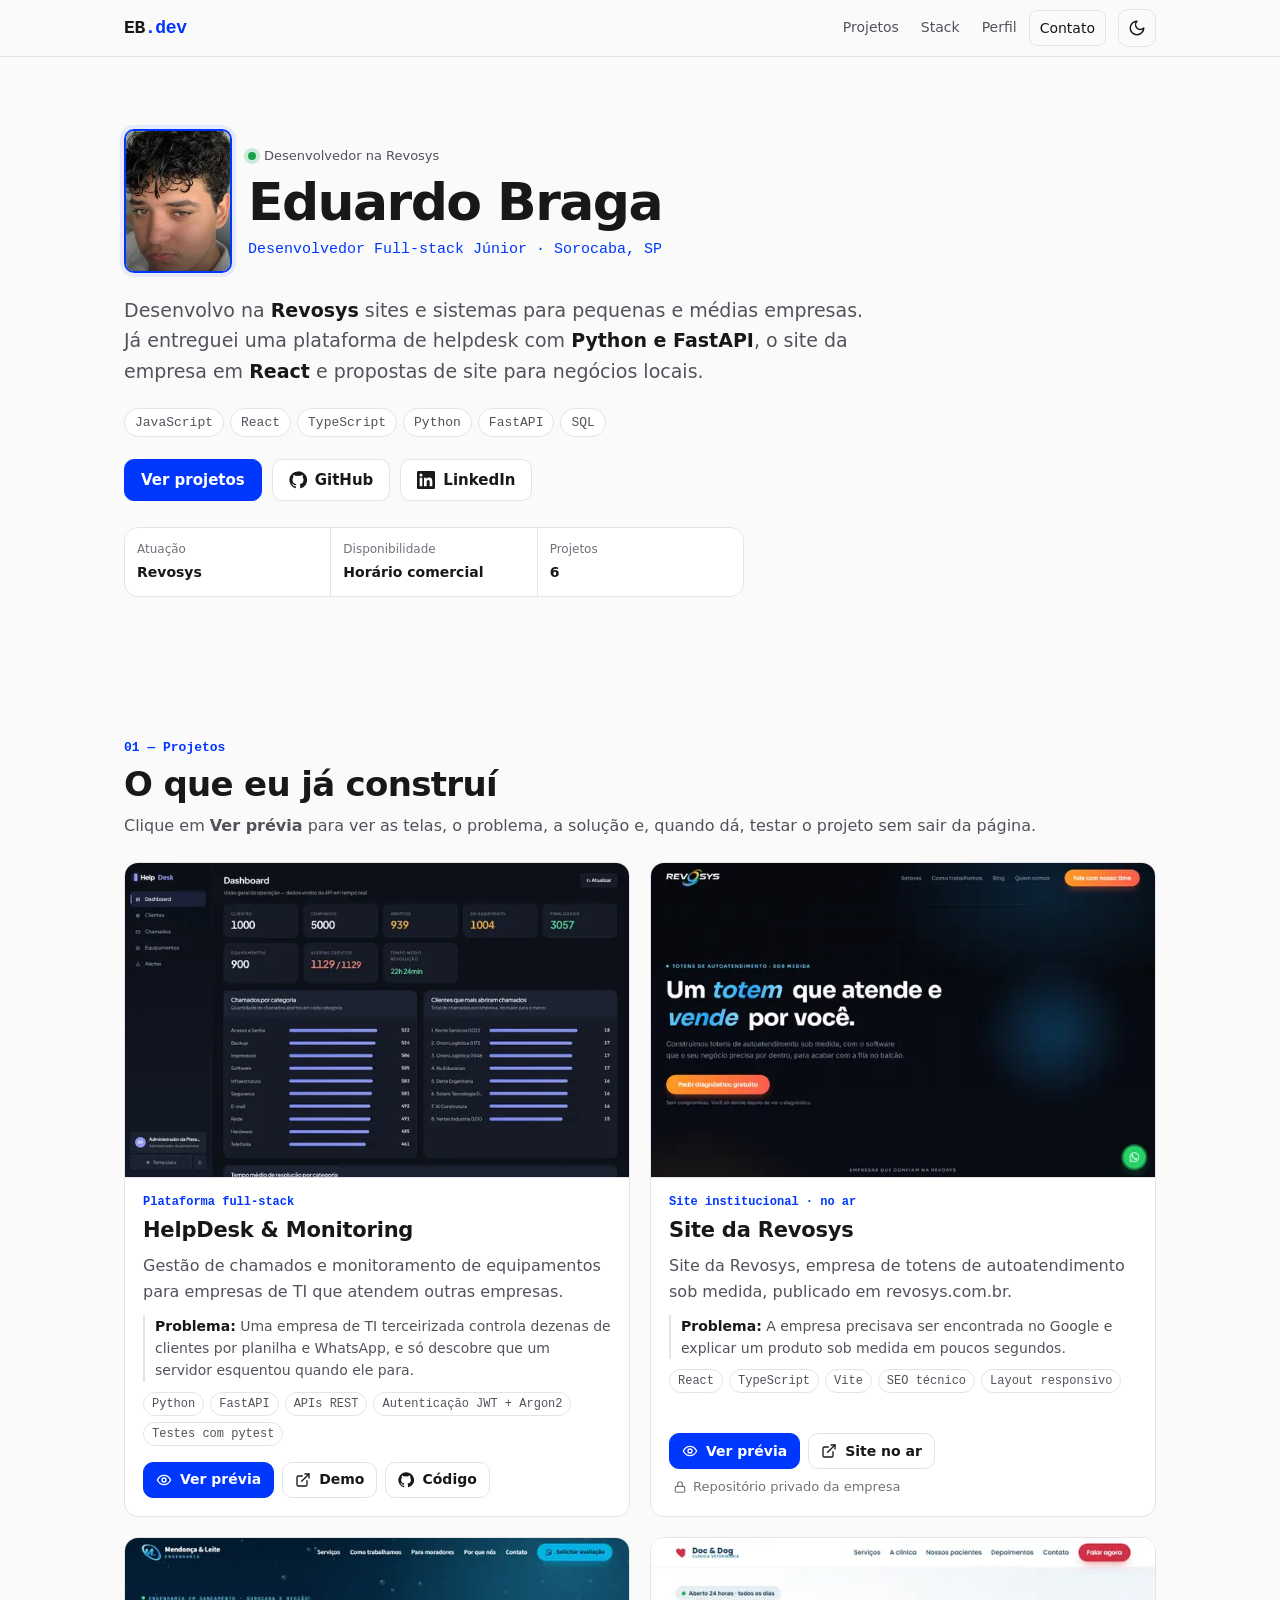
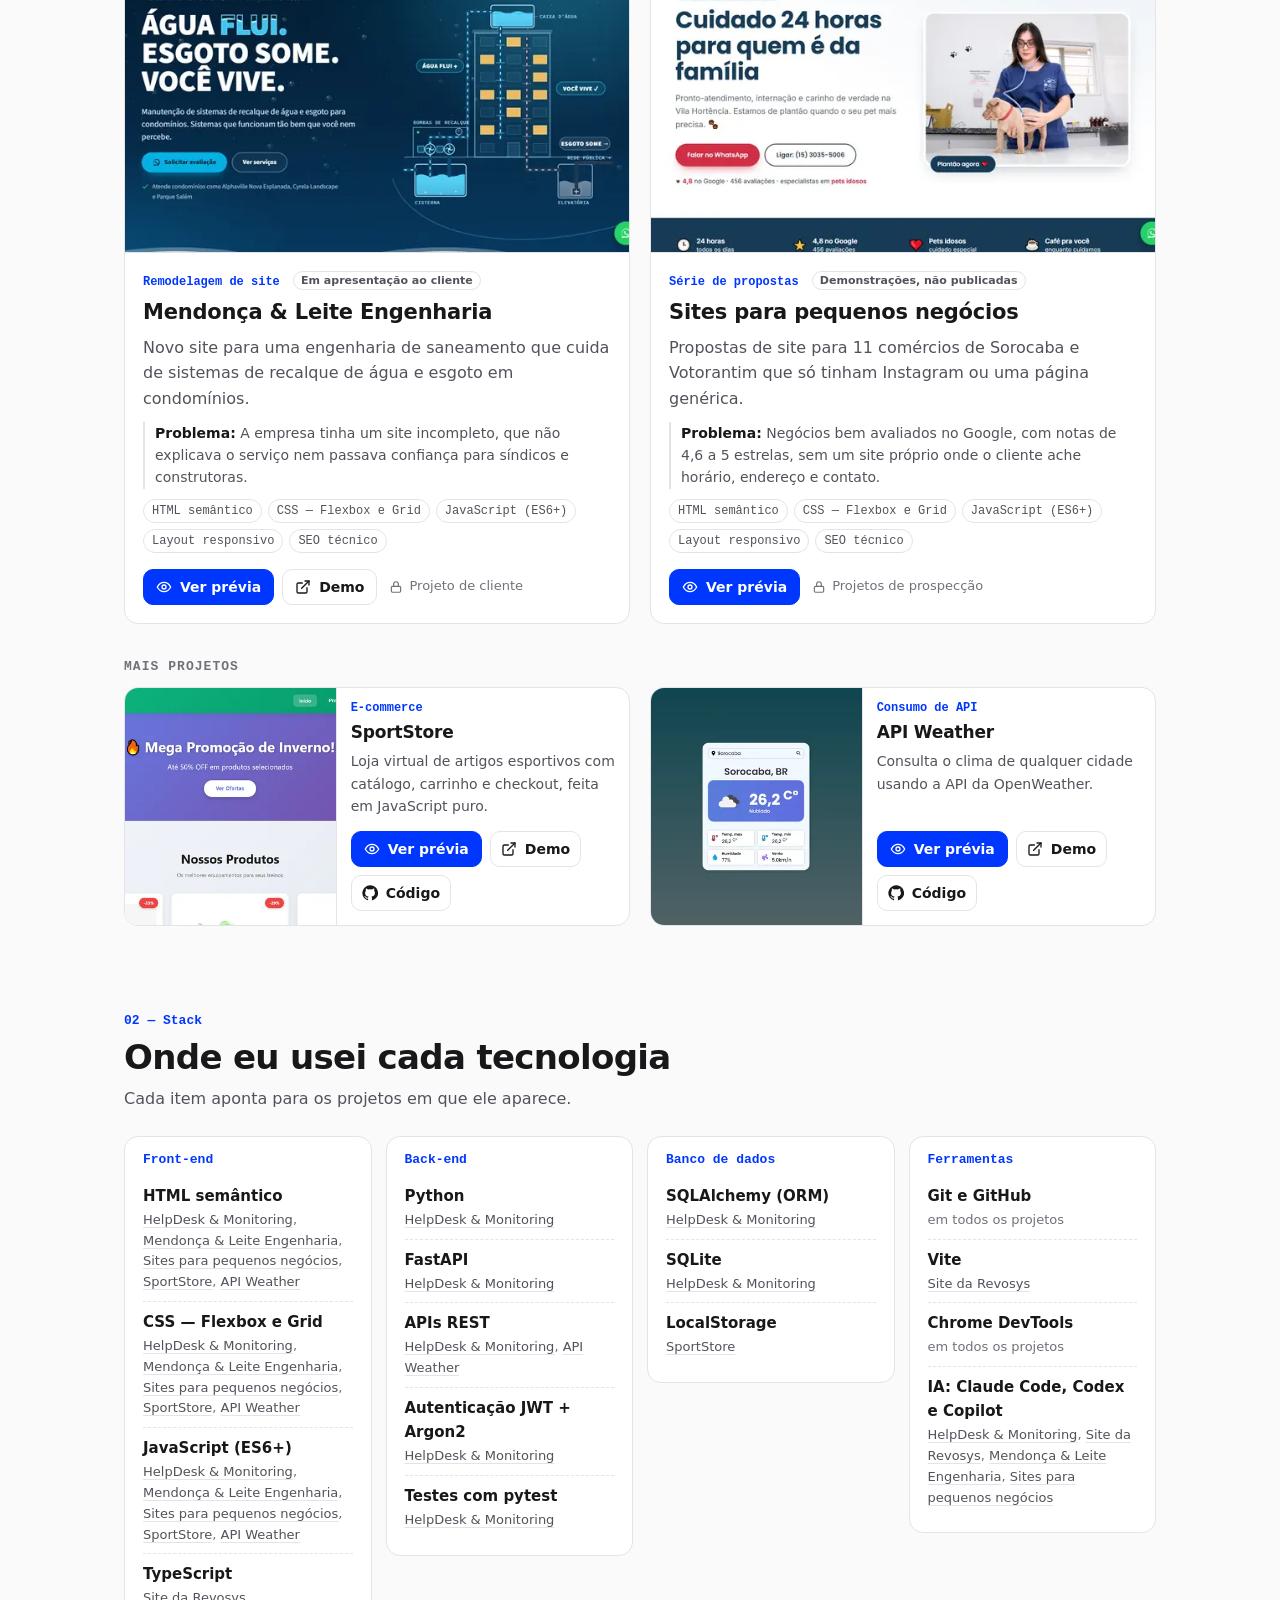
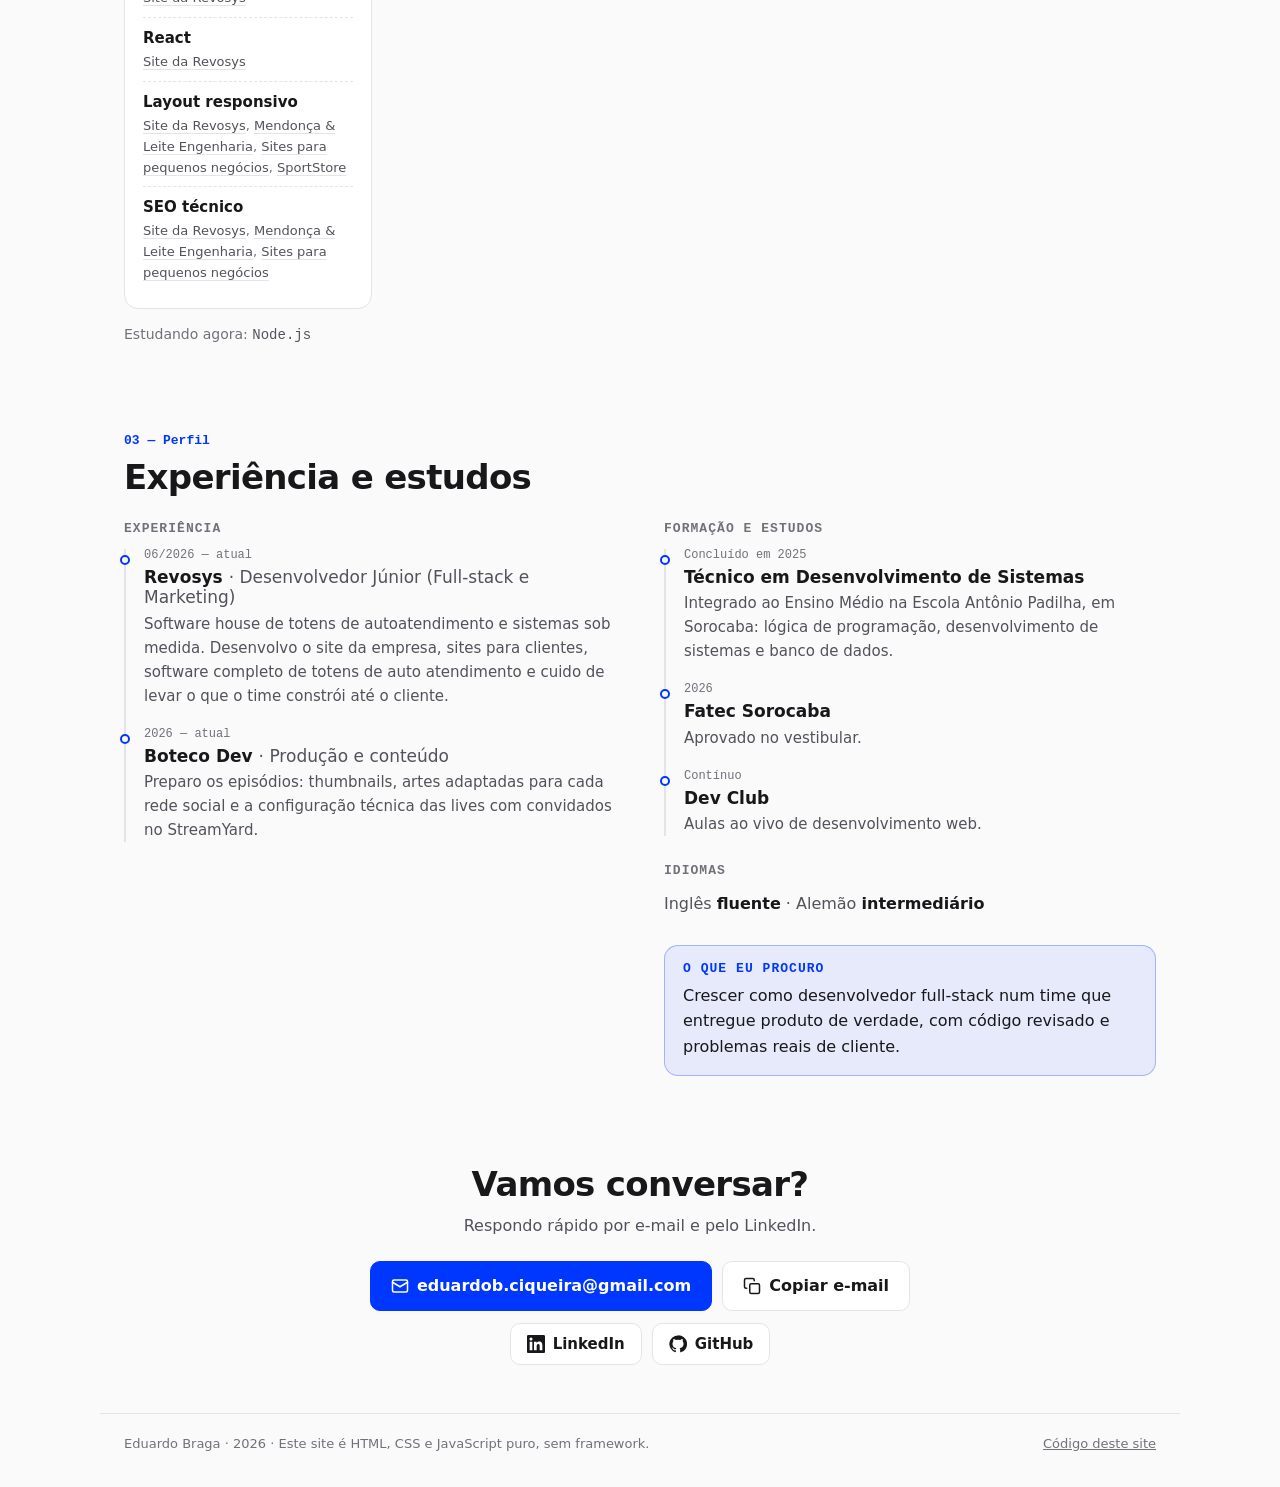
==== commit 95c3f575: "Adiciona técnico em Desenvolvimento de Sistemas, idiomas e ferramentas de IA Co-Authored-By: Claude " ====
--- a/index.html
+++ b/index.html
@@ -36,7 +36,7 @@
       if (t === "light" || (!t && matchMedia("(prefers-color-scheme: light)").matches)) document.documentElement.dataset.theme = "light";
     } catch (e) {}
   </script>
-  <link rel="stylesheet" href="assets/css/styles.css?v=3">
+  <link rel="stylesheet" href="assets/css/styles.css?v=4">
 </head>
 <body>
   <svg width="0" height="0" style="position:absolute" aria-hidden="true">
@@ -138,7 +138,7 @@
           <h3 class="col-title">Experiência</h3>
           <ol class="timeline">
             <li>
-              <p class="tl-meta">2026 — atual</p>
+              <p class="tl-meta">06/2026 — atual</p>
               <h4>Revosys <span>· Desenvolvedor Júnior (Full-stack e Marketing)</span></h4>
               <p>Software house de totens de autoatendimento e sistemas sob medida. Desenvolvo o site da empresa, sites para clientes, software completo de totens de auto atendimento e cuido de levar o que o time constrói até o cliente.</p>
             </li>
@@ -153,6 +153,11 @@
           <h3 class="col-title">Formação e estudos</h3>
           <ol class="timeline">
             <li>
+              <p class="tl-meta">Concluído em 2025</p>
+              <h4>Técnico em Desenvolvimento de Sistemas</h4>
+              <p>Integrado ao Ensino Médio na Escola Antônio Padilha, em Sorocaba: lógica de programação, desenvolvimento de sistemas e banco de dados.</p>
+            </li>
+            <li>
               <p class="tl-meta">2026</p>
               <h4>Fatec Sorocaba</h4>
               <p>Aprovado no vestibular.</p>
@@ -163,6 +168,8 @@
               <p>Aulas ao vivo de desenvolvimento web.</p>
             </li>
           </ol>
+          <h3 class="col-title col-title-gap">Idiomas</h3>
+          <p class="langs">Inglês <strong>fluente</strong> · Alemão <strong>intermediário</strong></p>
           <div class="goal">
             <h3 class="col-title">O que eu procuro</h3>
             <p>Crescer como desenvolvedor full-stack num time que entregue produto de verdade, com código revisado e problemas reais de cliente.</p>
@@ -254,7 +261,7 @@
 
   <div class="toast" role="status" aria-live="polite" data-toast></div>
 
-  <script src="assets/js/data.js?v=3" defer></script>
+  <script src="assets/js/data.js?v=4" defer></script>
   <script src="assets/js/main.js?v=3" defer></script>
 </body>
 </html>
--- a/assets/css/styles.css
+++ b/assets/css/styles.css
@@ -210,6 +210,9 @@
 .timeline h4 { font-size: 17px; }
 .timeline h4 span { font-weight: 500; color: var(--text-2); }
 .timeline p:last-child { color: var(--text-2); font-size: 15px; margin-top: 4px; }
+.col-title-gap { margin-top: 28px; }
+.langs { color: var(--text-2); }
+.langs strong { color: var(--text); font-weight: 600; }
 .goal { margin-top: 28px; padding: 16px 18px; border-radius: var(--radius); background: var(--accent-soft); border: 1px solid color-mix(in srgb, var(--accent) 30%, transparent); }
 .goal .col-title { color: var(--accent); margin-bottom: 8px; }
 .goal p { color: var(--text); }
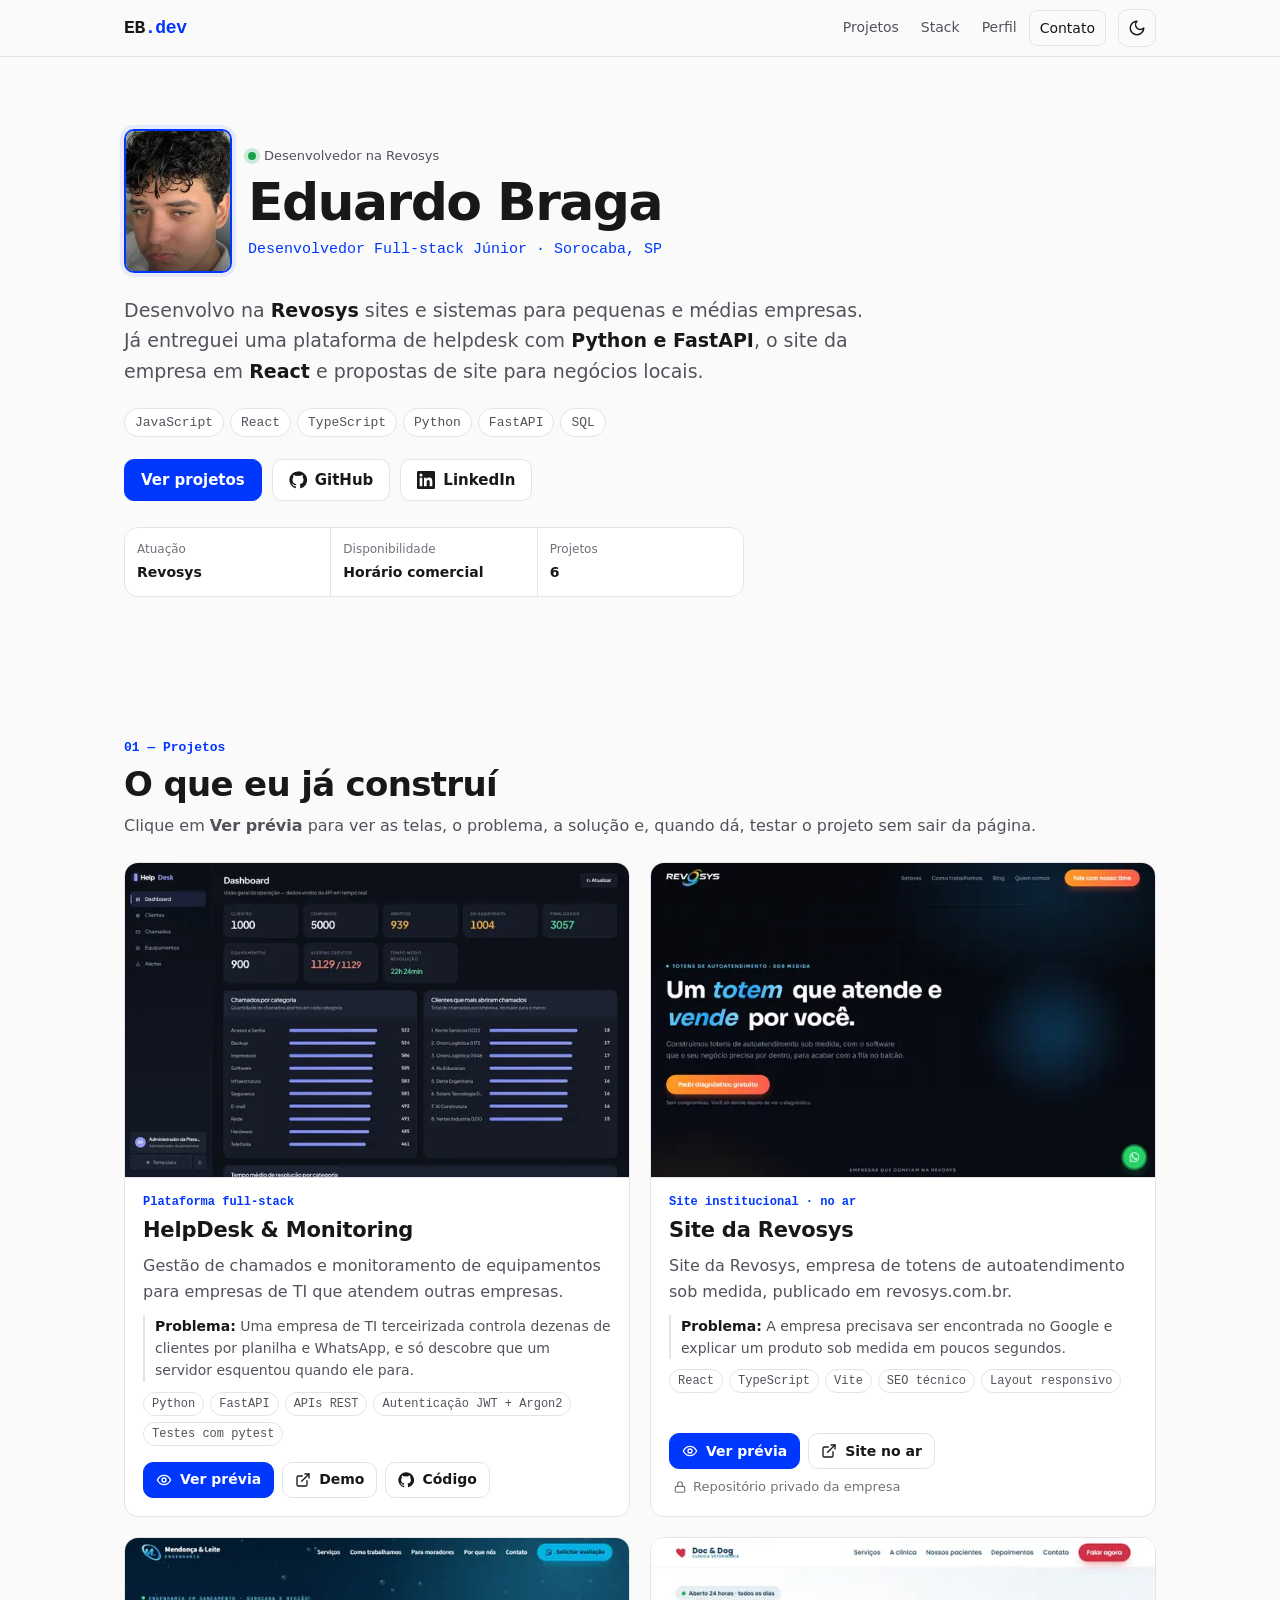
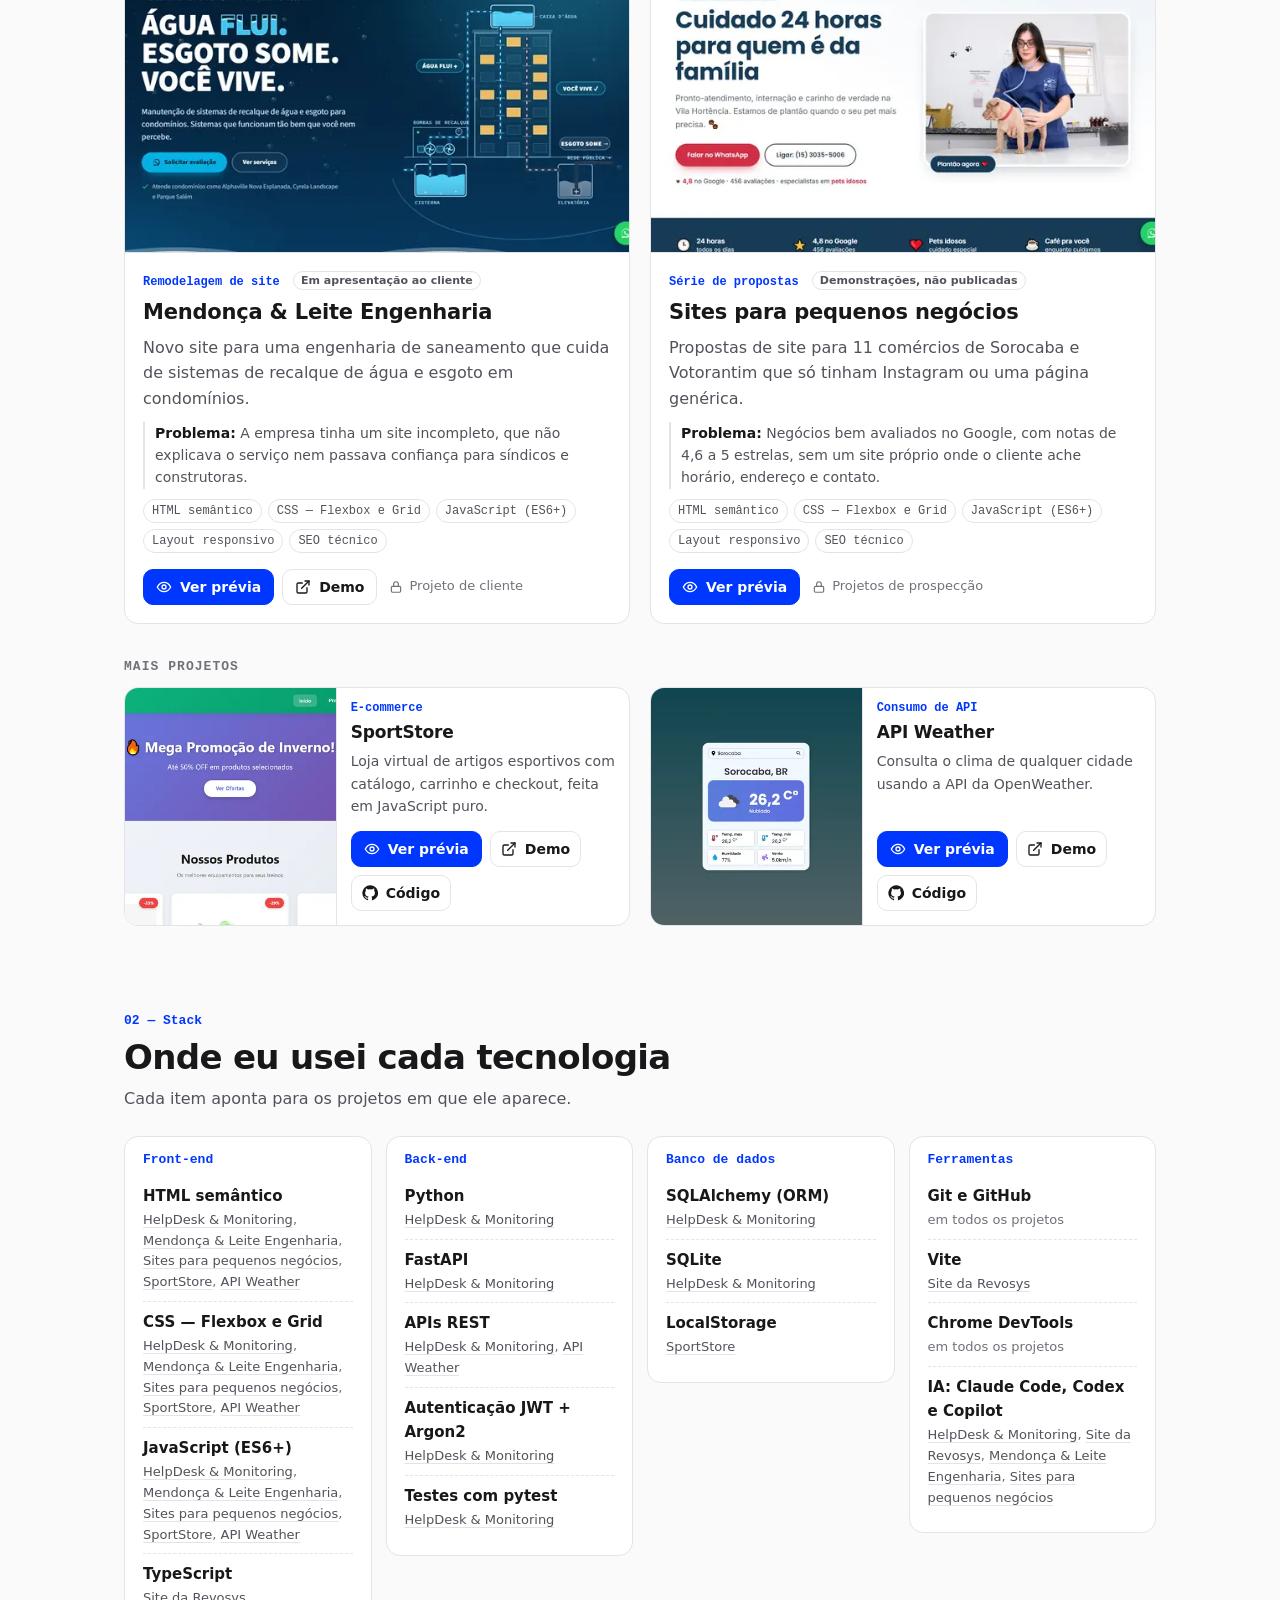
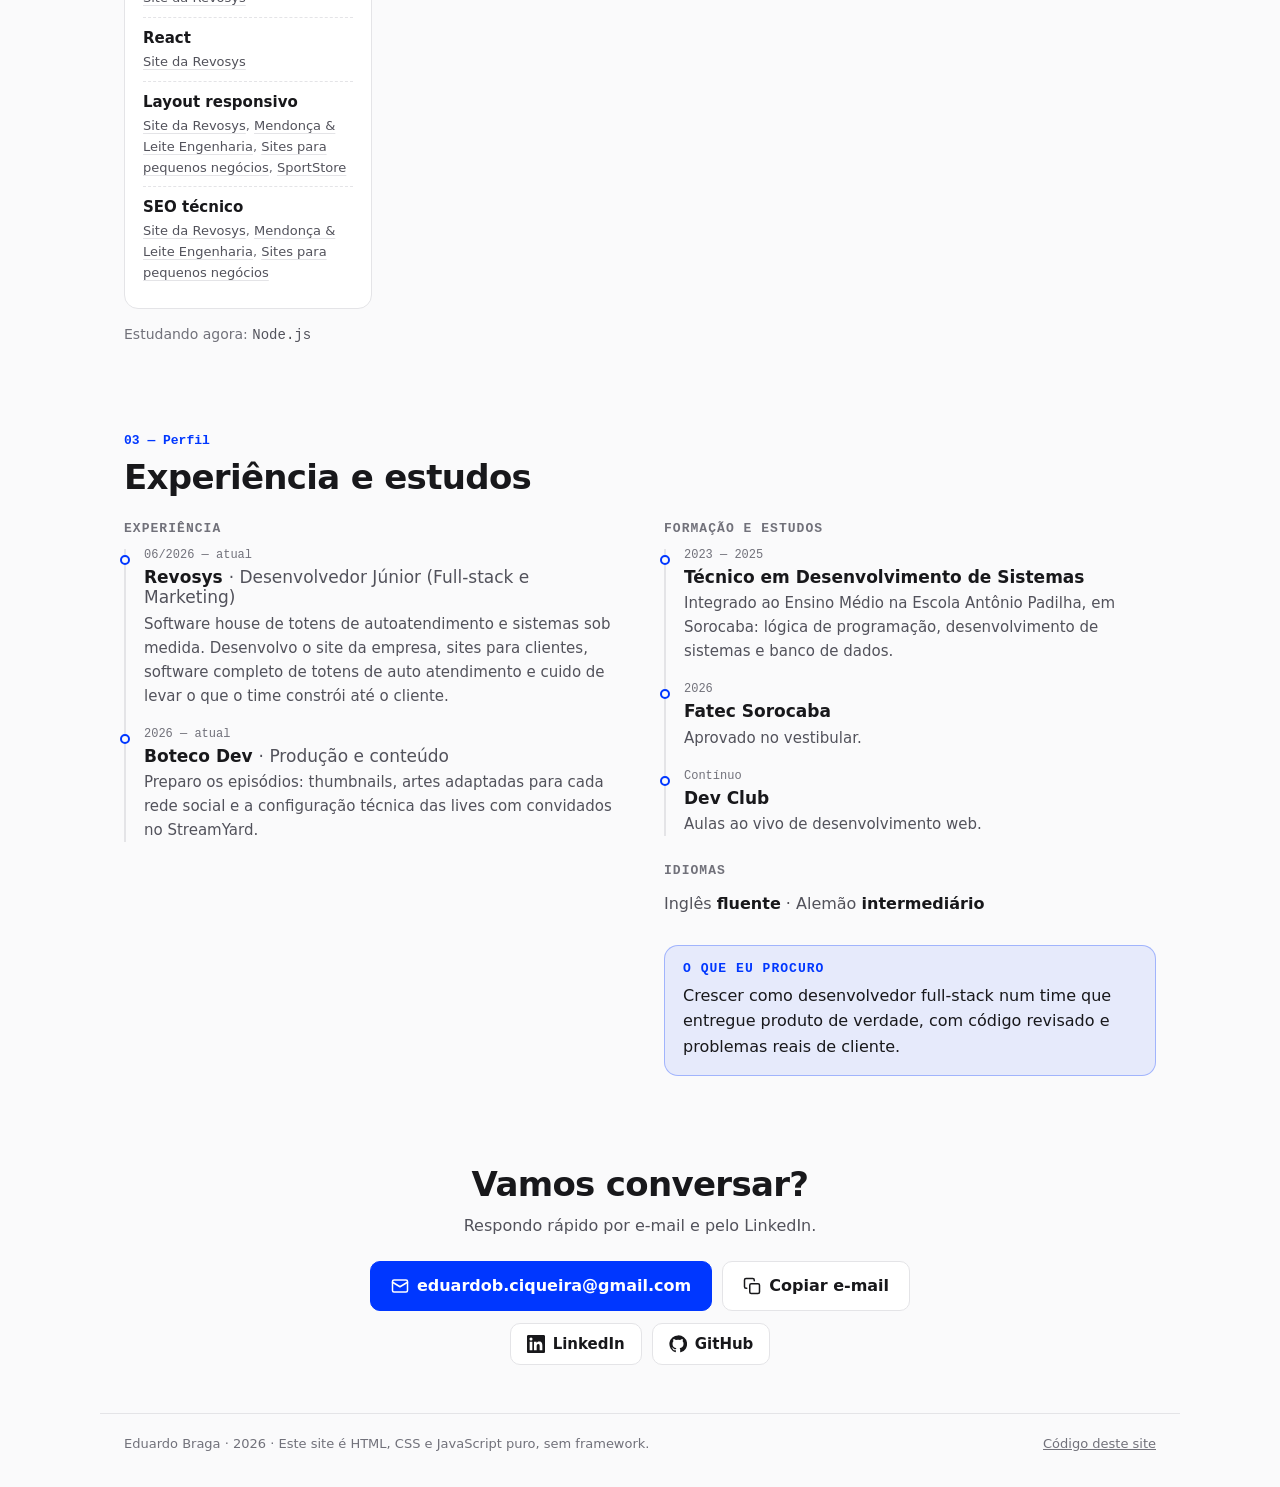
==== commit 415f4975: "Corrige o período do técnico (2023 a 2025) Co-Authored-By: Claude Opus 5.5 <noreply@anthropic.com>" ====
--- a/index.html
+++ b/index.html
@@ -1,267 +1,267 @@
-<!DOCTYPE html>
-<html lang="pt-BR">
-<head>
-  <meta charset="UTF-8">
-  <meta name="viewport" content="width=device-width, initial-scale=1">
-  <title>Eduardo Braga — Desenvolvedor Full-stack Júnior</title>
-  <meta name="description" content="Desenvolvedor full-stack júnior na Revosys, em Sorocaba (SP). Projetos com Python, FastAPI, React e JavaScript: plataforma de helpdesk, site institucional no ar e sites para negócios locais.">
-  <meta name="author" content="Eduardo Braga">
-  <meta name="theme-color" content="#18181b">
-  <link rel="canonical" href="https://bragadudu.github.io/portfolio/">
-  <link rel="icon" href="assets/img/favicon.svg" type="image/svg+xml">
-
-  <meta property="og:type" content="profile">
-  <meta property="og:locale" content="pt_BR">
-  <meta property="og:site_name" content="Eduardo Braga">
-  <meta property="og:title" content="Eduardo Braga — Desenvolvedor Full-stack Júnior">
-  <meta property="og:description" content="Plataforma de helpdesk com FastAPI, site institucional no ar e sites para negócios locais. Veja a prévia de cada projeto.">
-  <meta property="og:url" content="https://bragadudu.github.io/portfolio/">
-  <meta property="og:image" content="https://bragadudu.github.io/portfolio/assets/img/og.jpg">
-  <meta property="og:image:width" content="1200">
-  <meta property="og:image:height" content="630">
-  <meta property="og:image:alt" content="Eduardo Braga, desenvolvedor full-stack júnior">
-  <meta name="twitter:card" content="summary_large_image">
-
-  <script type="application/ld+json">
-  {"@context":"https://schema.org","@type":"Person","name":"Eduardo Braga","jobTitle":"Desenvolvedor Full-stack Júnior","worksFor":{"@type":"Organization","name":"Revosys","url":"https://revosys.com.br"},
-   "url":"https://bragadudu.github.io/portfolio/","email":"mailto:eduardob.ciqueira@gmail.com",
-   "address":{"@type":"PostalAddress","addressLocality":"Sorocaba","addressRegion":"SP","addressCountry":"BR"},
-   "sameAs":["https://github.com/BragaDudu","https://www.linkedin.com/in/eduardo-braga-a6a62b244/"],
-   "knowsAbout":["Python","FastAPI","SQLAlchemy","React","TypeScript","JavaScript","HTML","CSS","Git"]}
-  </script>
-
-  <script>
-    try {
-      const t = localStorage.getItem("eb-theme");
-      if (t === "light" || (!t && matchMedia("(prefers-color-scheme: light)").matches)) document.documentElement.dataset.theme = "light";
-    } catch (e) {}
-  </script>
-  <link rel="stylesheet" href="assets/css/styles.css?v=4">
-</head>
-<body>
-  <svg width="0" height="0" style="position:absolute" aria-hidden="true">
-    <symbol id="i-github" viewBox="0 0 24 24"><path fill="currentColor" d="M12 .5a11.5 11.5 0 0 0-3.64 22.41c.58.1.79-.25.79-.56v-2c-3.2.7-3.88-1.37-3.88-1.37-.52-1.33-1.28-1.69-1.28-1.69-1.04-.71.08-.7.08-.7 1.16.08 1.77 1.19 1.77 1.19 1.03 1.76 2.7 1.25 3.36.96.1-.75.4-1.25.73-1.54-2.55-.29-5.24-1.28-5.24-5.68 0-1.25.45-2.28 1.18-3.08-.12-.29-.51-1.46.11-3.04 0 0 .97-.31 3.17 1.18a11 11 0 0 1 5.77 0c2.2-1.49 3.17-1.18 3.17-1.18.62 1.58.23 2.75.11 3.04.74.8 1.18 1.83 1.18 3.08 0 4.41-2.69 5.38-5.26 5.67.41.36.78 1.06.78 2.14v3.17c0 .31.21.67.8.56A11.5 11.5 0 0 0 12 .5Z"/></symbol>
-    <symbol id="i-linkedin" viewBox="0 0 24 24"><path fill="currentColor" d="M20.45 20.45h-3.56v-5.57c0-1.33-.02-3.04-1.85-3.04-1.85 0-2.14 1.45-2.14 2.94v5.67H9.35V9h3.41v1.56h.05c.48-.9 1.64-1.85 3.37-1.85 3.6 0 4.27 2.37 4.27 5.46v6.28ZM5.34 7.43a2.06 2.06 0 1 1 0-4.13 2.06 2.06 0 0 1 0 4.13ZM7.12 20.45H3.56V9h3.56v11.45ZM22.22 0H1.77C.79 0 0 .77 0 1.73v20.54C0 23.23.79 24 1.77 24h20.45c.98 0 1.78-.77 1.78-1.73V1.73C24 .77 23.2 0 22.22 0Z"/></symbol>
-    <symbol id="i-mail" viewBox="0 0 24 24"><g fill="none" stroke="currentColor" stroke-width="2" stroke-linecap="round" stroke-linejoin="round"><rect x="2" y="4" width="20" height="16" rx="2"/><path d="m22 7-10 6L2 7"/></g></symbol>
-    <symbol id="i-whatsapp" viewBox="0 0 24 24"><path fill="currentColor" d="M17.47 14.38c-.3-.15-1.76-.87-2.03-.97-.27-.1-.47-.15-.67.15-.2.3-.77.97-.94 1.17-.17.2-.35.22-.65.07-.3-.15-1.26-.46-2.4-1.47-.89-.79-1.49-1.77-1.66-2.07-.17-.3-.02-.46.13-.61.13-.13.3-.35.45-.52.15-.17.2-.3.3-.5.1-.2.05-.37-.03-.52-.07-.15-.67-1.61-.92-2.21-.24-.58-.49-.5-.67-.51h-.57c-.2 0-.52.07-.79.37-.27.3-1.04 1.02-1.04 2.48s1.06 2.88 1.21 3.08c.15.2 2.1 3.2 5.08 4.49.71.31 1.26.49 1.69.63.71.23 1.36.2 1.87.12.57-.09 1.76-.72 2.01-1.41.25-.69.25-1.29.17-1.41-.07-.12-.27-.2-.57-.35ZM12.05 21.5h-.01a9.4 9.4 0 0 1-4.8-1.31l-.34-.2-3.56.93.95-3.47-.22-.36a9.4 9.4 0 1 1 7.98 4.41Zm8-17.45A11.32 11.32 0 0 0 1.88 17.7L.27 23.6l6.04-1.58a11.3 11.3 0 0 0 5.41 1.38h.01c6.24 0 11.32-5.08 11.32-11.32 0-3.02-1.18-5.87-3.32-8.01Z"/></symbol>
-    <symbol id="i-external" viewBox="0 0 24 24"><g fill="none" stroke="currentColor" stroke-width="2" stroke-linecap="round" stroke-linejoin="round"><path d="M15 3h6v6"/><path d="M10 14 21 3"/><path d="M18 13v6a2 2 0 0 1-2 2H5a2 2 0 0 1-2-2V8a2 2 0 0 1 2-2h6"/></g></symbol>
-    <symbol id="i-eye" viewBox="0 0 24 24"><g fill="none" stroke="currentColor" stroke-width="2" stroke-linecap="round" stroke-linejoin="round"><path d="M2 12s3.5-7 10-7 10 7 10 7-3.5 7-10 7S2 12 2 12Z"/><circle cx="12" cy="12" r="3"/></g></symbol>
-    <symbol id="i-copy" viewBox="0 0 24 24"><g fill="none" stroke="currentColor" stroke-width="2" stroke-linecap="round" stroke-linejoin="round"><rect x="9" y="9" width="13" height="13" rx="2"/><path d="M5 15H4a2 2 0 0 1-2-2V4a2 2 0 0 1 2-2h9a2 2 0 0 1 2 2v1"/></g></symbol>
-    <symbol id="i-file" viewBox="0 0 24 24"><g fill="none" stroke="currentColor" stroke-width="2" stroke-linecap="round" stroke-linejoin="round"><path d="M14 2H6a2 2 0 0 0-2 2v16a2 2 0 0 0 2 2h12a2 2 0 0 0 2-2V8z"/><path d="M14 2v6h6M12 18v-6M9 15l3 3 3-3"/></g></symbol>
-    <symbol id="i-sun" viewBox="0 0 24 24"><g fill="none" stroke="currentColor" stroke-width="2" stroke-linecap="round"><circle cx="12" cy="12" r="4"/><path d="M12 2v2M12 20v2M4.93 4.93l1.41 1.41M17.66 17.66l1.41 1.41M2 12h2M20 12h2M6.34 17.66l-1.41 1.41M19.07 4.93l-1.41 1.41"/></g></symbol>
-    <symbol id="i-moon" viewBox="0 0 24 24"><path fill="none" stroke="currentColor" stroke-width="2" stroke-linecap="round" stroke-linejoin="round" d="M12 3a6 6 0 0 0 9 9 9 9 0 1 1-9-9Z"/></symbol>
-    <symbol id="i-lock" viewBox="0 0 24 24"><g fill="none" stroke="currentColor" stroke-width="2" stroke-linecap="round" stroke-linejoin="round"><rect x="4" y="11" width="16" height="10" rx="2"/><path d="M8 11V7a4 4 0 0 1 8 0v4"/></g></symbol>
-    <symbol id="i-close" viewBox="0 0 24 24"><path fill="none" stroke="currentColor" stroke-width="2" stroke-linecap="round" d="M18 6 6 18M6 6l12 12"/></symbol>
-    <symbol id="i-play" viewBox="0 0 24 24"><path fill="currentColor" d="M8 5.14v13.72a1 1 0 0 0 1.5.86l11-6.86a1 1 0 0 0 0-1.72l-11-6.86A1 1 0 0 0 8 5.14Z"/></symbol>
-  </svg>
-
-  <a class="skip" href="#projetos">Pular para os projetos</a>
-
-  <header class="topbar">
-    <div class="wrap topbar-inner">
-      <a class="brand" href="#topo" aria-label="Eduardo Braga, início">EB<span>.dev</span></a>
-      <nav aria-label="Seções">
-        <a href="#projetos">Projetos</a>
-        <a href="#stack">Stack</a>
-        <a href="#perfil">Perfil</a>
-        <a href="#contato" class="nav-cta">Contato</a>
-      </nav>
-      <button class="icon-btn" id="theme-toggle" type="button" aria-label="Alternar tema claro/escuro">
-        <svg class="when-dark"><use href="#i-sun"/></svg>
-        <svg class="when-light"><use href="#i-moon"/></svg>
-      </button>
-    </div>
-  </header>
-
-  <main id="topo">
-    <section class="hero wrap" aria-labelledby="hero-title">
-      <div class="hero-id">
-        <img class="avatar" src="assets/img/eduardo.webp" width="108" height="144" alt="Foto de Eduardo Braga" fetchpriority="high">
-        <div>
-          <p class="status"><span class="dot" aria-hidden="true"></span>Desenvolvedor na Revosys</p>
-          <h1 id="hero-title">Eduardo Braga</h1>
-          <p class="role">Desenvolvedor Full-stack Júnior <span aria-hidden="true">·</span> Sorocaba, SP</p>
-        </div>
-      </div>
-
-      <p class="pitch">
-        Desenvolvo na <strong>Revosys</strong> sites e sistemas para pequenas e médias empresas. Já entreguei uma plataforma de helpdesk
-        com <strong>Python e FastAPI</strong>, o site da empresa em <strong>React</strong> e propostas de site para negócios locais.
-      </p>
-
-      <ul class="chips" aria-label="Tecnologias principais">
-        <li>JavaScript</li><li>React</li><li>TypeScript</li><li>Python</li><li>FastAPI</li><li>SQL</li>
-      </ul>
-
-      <div class="actions">
-        <a class="btn btn-primary" href="#projetos">Ver projetos</a>
-        <a class="btn" href="https://github.com/BragaDudu" target="_blank" rel="noopener"><svg><use href="#i-github"/></svg>GitHub</a>
-        <a class="btn" href="https://www.linkedin.com/in/eduardo-braga-a6a62b244/" target="_blank" rel="noopener"><svg><use href="#i-linkedin"/></svg>LinkedIn</a>
-        <a class="btn" data-cv hidden target="_blank" rel="noopener"><svg><use href="#i-file"/></svg>Currículo</a>
-      </div>
-
-      <dl class="facts">
-        <div><dt>Atuação</dt><dd>Revosys</dd></div>
-        <div><dt>Disponibilidade</dt><dd>Horário comercial</dd></div>
-        <div><dt>Projetos</dt><dd data-count-projects>6</dd></div>
-      </dl>
-    </section>
-
-    <section id="projetos" class="section wrap" aria-labelledby="projetos-title">
-      <header class="section-head">
-        <p class="eyebrow">01 — Projetos</p>
-        <h2 id="projetos-title">O que eu já construí</h2>
-        <p class="section-sub">Clique em <strong>Ver prévia</strong> para ver as telas, o problema, a solução e, quando dá, testar o projeto sem sair da página.</p>
-      </header>
-      <div class="projects-featured" data-projects="featured"></div>
-      <h3 class="subhead">Mais projetos</h3>
-      <div class="projects-small" data-projects="small"></div>
-    </section>
-
-    <section id="stack" class="section wrap" aria-labelledby="stack-title">
-      <header class="section-head">
-        <p class="eyebrow">02 — Stack</p>
-        <h2 id="stack-title">Onde eu usei cada tecnologia</h2>
-        <p class="section-sub">Cada item aponta para os projetos em que ele aparece.</p>
-      </header>
-      <div class="stack-grid" data-stack></div>
-      <p class="studying">Estudando agora: <span data-studying></span></p>
-    </section>
-
-    <section id="perfil" class="section wrap" aria-labelledby="perfil-title">
-      <header class="section-head">
-        <p class="eyebrow">03 — Perfil</p>
-        <h2 id="perfil-title">Experiência e estudos</h2>
-      </header>
-      <div class="profile-grid">
-        <div>
-          <h3 class="col-title">Experiência</h3>
-          <ol class="timeline">
-            <li>
-              <p class="tl-meta">06/2026 — atual</p>
-              <h4>Revosys <span>· Desenvolvedor Júnior (Full-stack e Marketing)</span></h4>
-              <p>Software house de totens de autoatendimento e sistemas sob medida. Desenvolvo o site da empresa, sites para clientes, software completo de totens de auto atendimento e cuido de levar o que o time constrói até o cliente.</p>
-            </li>
-            <li>
-              <p class="tl-meta">2026 — atual</p>
-              <h4>Boteco Dev <span>· Produção e conteúdo</span></h4>
-              <p>Preparo os episódios: thumbnails, artes adaptadas para cada rede social e a configuração técnica das lives com convidados no StreamYard.</p>
-            </li>
-          </ol>
-        </div>
-        <div>
-          <h3 class="col-title">Formação e estudos</h3>
-          <ol class="timeline">
-            <li>
-              <p class="tl-meta">Concluído em 2025</p>
-              <h4>Técnico em Desenvolvimento de Sistemas</h4>
-              <p>Integrado ao Ensino Médio na Escola Antônio Padilha, em Sorocaba: lógica de programação, desenvolvimento de sistemas e banco de dados.</p>
-            </li>
-            <li>
-              <p class="tl-meta">2026</p>
-              <h4>Fatec Sorocaba</h4>
-              <p>Aprovado no vestibular.</p>
-            </li>
-            <li>
-              <p class="tl-meta">Contínuo</p>
-              <h4>Dev Club</h4>
-              <p>Aulas ao vivo de desenvolvimento web.</p>
-            </li>
-          </ol>
-          <h3 class="col-title col-title-gap">Idiomas</h3>
-          <p class="langs">Inglês <strong>fluente</strong> · Alemão <strong>intermediário</strong></p>
-          <div class="goal">
-            <h3 class="col-title">O que eu procuro</h3>
-            <p>Crescer como desenvolvedor full-stack num time que entregue produto de verdade, com código revisado e problemas reais de cliente.</p>
-          </div>
-        </div>
-      </div>
-    </section>
-
-    <section id="contato" class="section wrap contact" aria-labelledby="contato-title">
-      <h2 id="contato-title">Vamos conversar?</h2>
-      <p>Respondo rápido por e-mail e pelo LinkedIn.</p>
-      <div class="contact-mail">
-        <a class="btn btn-primary btn-lg" href="mailto:eduardob.ciqueira@gmail.com"><svg><use href="#i-mail"/></svg>eduardob.ciqueira@gmail.com</a>
-        <button class="btn btn-lg" type="button" data-copy="eduardob.ciqueira@gmail.com"><svg><use href="#i-copy"/></svg><span>Copiar e-mail</span></button>
-      </div>
-      <div class="actions actions-center">
-        <a class="btn" href="https://www.linkedin.com/in/eduardo-braga-a6a62b244/" target="_blank" rel="noopener"><svg><use href="#i-linkedin"/></svg>LinkedIn</a>
-        <a class="btn" href="https://github.com/BragaDudu" target="_blank" rel="noopener"><svg><use href="#i-github"/></svg>GitHub</a>
-        <a class="btn" data-whatsapp hidden target="_blank" rel="noopener"><svg><use href="#i-whatsapp"/></svg>WhatsApp</a>
-        <a class="btn" data-cv hidden target="_blank" rel="noopener"><svg><use href="#i-file"/></svg>Currículo</a>
-      </div>
-    </section>
-  </main>
-
-  <footer class="footer wrap">
-    <p>Eduardo Braga · 2026 · Este site é HTML, CSS e JavaScript puro, sem framework.</p>
-    <a href="https://github.com/BragaDudu/portfolio" target="_blank" rel="noopener">Código deste site</a>
-  </footer>
-
-  <dialog class="preview" id="preview" aria-labelledby="pv-title">
-    <div class="pv-shell">
-      <header class="pv-head">
-        <div>
-          <p class="pv-kind" data-pv="kind"></p>
-          <h2 id="pv-title" data-pv="title"></h2>
-        </div>
-        <button class="icon-btn" type="button" data-close aria-label="Fechar prévia"><svg><use href="#i-close"/></svg></button>
-      </header>
-
-      <div class="pv-body">
-        <div class="pv-media">
-          <div class="seg" role="tablist" aria-label="Modo da prévia">
-            <button type="button" role="tab" data-mode="images" aria-selected="true">Imagens</button>
-            <button type="button" role="tab" data-mode="demo" aria-selected="false"><svg><use href="#i-play"/></svg>Testar demo</button>
-          </div>
-
-          <div class="pv-images" data-panel="images">
-            <figure class="pv-stage"><img data-pv="main" alt="" width="1280" height="800"></figure>
-            <div class="pv-thumbs" data-pv="thumbs"></div>
-          </div>
-
-          <div class="pv-demo" data-panel="demo" hidden>
-            <div class="demo-bar">
-              <div class="seg seg-sm" aria-label="Tamanho da tela">
-                <button type="button" data-size="desktop" aria-pressed="true">Desktop</button>
-                <button type="button" data-size="mobile" aria-pressed="false">Celular</button>
-              </div>
-              <a class="link" data-pv="demo-link" target="_blank" rel="noopener">Abrir em nova aba <svg><use href="#i-external"/></svg></a>
-            </div>
-            <p class="try" data-pv="try"></p>
-            <div class="demo-frame" data-pv="frame-wrap"></div>
-          </div>
-        </div>
-
-        <div class="pv-info">
-          <p class="pv-summary" data-pv="summary"></p>
-          <p class="pv-note" data-pv="no-demo"></p>
-          <dl class="pv-ps">
-            <div><dt>Problema</dt><dd data-pv="problem"></dd></div>
-            <div><dt>Solução</dt><dd data-pv="solution"></dd></div>
-          </dl>
-          <h3>Funcionalidades</h3>
-          <ul class="pv-features" data-pv="features"></ul>
-          <h3>Tecnologias</h3>
-          <ul class="chips chips-sm" data-pv="stack"></ul>
-          <div class="pv-origin" data-pv="origin-wrap">
-            <h3>Como foi feito</h3>
-            <p data-pv="origin"></p>
-          </div>
-          <div class="pv-links">
-            <a class="btn btn-primary" data-pv="demo" target="_blank" rel="noopener"><svg><use href="#i-external"/></svg><span data-pv="demo-label">Demo em nova aba</span></a>
-            <a class="btn" data-pv="github" target="_blank" rel="noopener"><svg><use href="#i-github"/></svg>Ver código</a>
-            <span class="private" data-pv="private"><svg><use href="#i-lock"/></svg><span data-pv="private-text"></span></span>
-          </div>
-        </div>
-      </div>
-    </div>
-  </dialog>
-
-  <div class="toast" role="status" aria-live="polite" data-toast></div>
-
-  <script src="assets/js/data.js?v=4" defer></script>
-  <script src="assets/js/main.js?v=3" defer></script>
-</body>
-</html>
+<!DOCTYPE html>
+<html lang="pt-BR">
+<head>
+  <meta charset="UTF-8">
+  <meta name="viewport" content="width=device-width, initial-scale=1">
+  <title>Eduardo Braga — Desenvolvedor Full-stack Júnior</title>
+  <meta name="description" content="Desenvolvedor full-stack júnior na Revosys, em Sorocaba (SP). Projetos com Python, FastAPI, React e JavaScript: plataforma de helpdesk, site institucional no ar e sites para negócios locais.">
+  <meta name="author" content="Eduardo Braga">
+  <meta name="theme-color" content="#18181b">
+  <link rel="canonical" href="https://bragadudu.github.io/portfolio/">
+  <link rel="icon" href="assets/img/favicon.svg" type="image/svg+xml">
+
+  <meta property="og:type" content="profile">
+  <meta property="og:locale" content="pt_BR">
+  <meta property="og:site_name" content="Eduardo Braga">
+  <meta property="og:title" content="Eduardo Braga — Desenvolvedor Full-stack Júnior">
+  <meta property="og:description" content="Plataforma de helpdesk com FastAPI, site institucional no ar e sites para negócios locais. Veja a prévia de cada projeto.">
+  <meta property="og:url" content="https://bragadudu.github.io/portfolio/">
+  <meta property="og:image" content="https://bragadudu.github.io/portfolio/assets/img/og.jpg">
+  <meta property="og:image:width" content="1200">
+  <meta property="og:image:height" content="630">
+  <meta property="og:image:alt" content="Eduardo Braga, desenvolvedor full-stack júnior">
+  <meta name="twitter:card" content="summary_large_image">
+
+  <script type="application/ld+json">
+  {"@context":"https://schema.org","@type":"Person","name":"Eduardo Braga","jobTitle":"Desenvolvedor Full-stack Júnior","worksFor":{"@type":"Organization","name":"Revosys","url":"https://revosys.com.br"},
+   "url":"https://bragadudu.github.io/portfolio/","email":"mailto:eduardob.ciqueira@gmail.com",
+   "address":{"@type":"PostalAddress","addressLocality":"Sorocaba","addressRegion":"SP","addressCountry":"BR"},
+   "sameAs":["https://github.com/BragaDudu","https://www.linkedin.com/in/eduardo-braga-a6a62b244/"],
+   "knowsAbout":["Python","FastAPI","SQLAlchemy","React","TypeScript","JavaScript","HTML","CSS","Git"]}
+  </script>
+
+  <script>
+    try {
+      const t = localStorage.getItem("eb-theme");
+      if (t === "light" || (!t && matchMedia("(prefers-color-scheme: light)").matches)) document.documentElement.dataset.theme = "light";
+    } catch (e) {}
+  </script>
+  <link rel="stylesheet" href="assets/css/styles.css?v=4">
+</head>
+<body>
+  <svg width="0" height="0" style="position:absolute" aria-hidden="true">
+    <symbol id="i-github" viewBox="0 0 24 24"><path fill="currentColor" d="M12 .5a11.5 11.5 0 0 0-3.64 22.41c.58.1.79-.25.79-.56v-2c-3.2.7-3.88-1.37-3.88-1.37-.52-1.33-1.28-1.69-1.28-1.69-1.04-.71.08-.7.08-.7 1.16.08 1.77 1.19 1.77 1.19 1.03 1.76 2.7 1.25 3.36.96.1-.75.4-1.25.73-1.54-2.55-.29-5.24-1.28-5.24-5.68 0-1.25.45-2.28 1.18-3.08-.12-.29-.51-1.46.11-3.04 0 0 .97-.31 3.17 1.18a11 11 0 0 1 5.77 0c2.2-1.49 3.17-1.18 3.17-1.18.62 1.58.23 2.75.11 3.04.74.8 1.18 1.83 1.18 3.08 0 4.41-2.69 5.38-5.26 5.67.41.36.78 1.06.78 2.14v3.17c0 .31.21.67.8.56A11.5 11.5 0 0 0 12 .5Z"/></symbol>
+    <symbol id="i-linkedin" viewBox="0 0 24 24"><path fill="currentColor" d="M20.45 20.45h-3.56v-5.57c0-1.33-.02-3.04-1.85-3.04-1.85 0-2.14 1.45-2.14 2.94v5.67H9.35V9h3.41v1.56h.05c.48-.9 1.64-1.85 3.37-1.85 3.6 0 4.27 2.37 4.27 5.46v6.28ZM5.34 7.43a2.06 2.06 0 1 1 0-4.13 2.06 2.06 0 0 1 0 4.13ZM7.12 20.45H3.56V9h3.56v11.45ZM22.22 0H1.77C.79 0 0 .77 0 1.73v20.54C0 23.23.79 24 1.77 24h20.45c.98 0 1.78-.77 1.78-1.73V1.73C24 .77 23.2 0 22.22 0Z"/></symbol>
+    <symbol id="i-mail" viewBox="0 0 24 24"><g fill="none" stroke="currentColor" stroke-width="2" stroke-linecap="round" stroke-linejoin="round"><rect x="2" y="4" width="20" height="16" rx="2"/><path d="m22 7-10 6L2 7"/></g></symbol>
+    <symbol id="i-whatsapp" viewBox="0 0 24 24"><path fill="currentColor" d="M17.47 14.38c-.3-.15-1.76-.87-2.03-.97-.27-.1-.47-.15-.67.15-.2.3-.77.97-.94 1.17-.17.2-.35.22-.65.07-.3-.15-1.26-.46-2.4-1.47-.89-.79-1.49-1.77-1.66-2.07-.17-.3-.02-.46.13-.61.13-.13.3-.35.45-.52.15-.17.2-.3.3-.5.1-.2.05-.37-.03-.52-.07-.15-.67-1.61-.92-2.21-.24-.58-.49-.5-.67-.51h-.57c-.2 0-.52.07-.79.37-.27.3-1.04 1.02-1.04 2.48s1.06 2.88 1.21 3.08c.15.2 2.1 3.2 5.08 4.49.71.31 1.26.49 1.69.63.71.23 1.36.2 1.87.12.57-.09 1.76-.72 2.01-1.41.25-.69.25-1.29.17-1.41-.07-.12-.27-.2-.57-.35ZM12.05 21.5h-.01a9.4 9.4 0 0 1-4.8-1.31l-.34-.2-3.56.93.95-3.47-.22-.36a9.4 9.4 0 1 1 7.98 4.41Zm8-17.45A11.32 11.32 0 0 0 1.88 17.7L.27 23.6l6.04-1.58a11.3 11.3 0 0 0 5.41 1.38h.01c6.24 0 11.32-5.08 11.32-11.32 0-3.02-1.18-5.87-3.32-8.01Z"/></symbol>
+    <symbol id="i-external" viewBox="0 0 24 24"><g fill="none" stroke="currentColor" stroke-width="2" stroke-linecap="round" stroke-linejoin="round"><path d="M15 3h6v6"/><path d="M10 14 21 3"/><path d="M18 13v6a2 2 0 0 1-2 2H5a2 2 0 0 1-2-2V8a2 2 0 0 1 2-2h6"/></g></symbol>
+    <symbol id="i-eye" viewBox="0 0 24 24"><g fill="none" stroke="currentColor" stroke-width="2" stroke-linecap="round" stroke-linejoin="round"><path d="M2 12s3.5-7 10-7 10 7 10 7-3.5 7-10 7S2 12 2 12Z"/><circle cx="12" cy="12" r="3"/></g></symbol>
+    <symbol id="i-copy" viewBox="0 0 24 24"><g fill="none" stroke="currentColor" stroke-width="2" stroke-linecap="round" stroke-linejoin="round"><rect x="9" y="9" width="13" height="13" rx="2"/><path d="M5 15H4a2 2 0 0 1-2-2V4a2 2 0 0 1 2-2h9a2 2 0 0 1 2 2v1"/></g></symbol>
+    <symbol id="i-file" viewBox="0 0 24 24"><g fill="none" stroke="currentColor" stroke-width="2" stroke-linecap="round" stroke-linejoin="round"><path d="M14 2H6a2 2 0 0 0-2 2v16a2 2 0 0 0 2 2h12a2 2 0 0 0 2-2V8z"/><path d="M14 2v6h6M12 18v-6M9 15l3 3 3-3"/></g></symbol>
+    <symbol id="i-sun" viewBox="0 0 24 24"><g fill="none" stroke="currentColor" stroke-width="2" stroke-linecap="round"><circle cx="12" cy="12" r="4"/><path d="M12 2v2M12 20v2M4.93 4.93l1.41 1.41M17.66 17.66l1.41 1.41M2 12h2M20 12h2M6.34 17.66l-1.41 1.41M19.07 4.93l-1.41 1.41"/></g></symbol>
+    <symbol id="i-moon" viewBox="0 0 24 24"><path fill="none" stroke="currentColor" stroke-width="2" stroke-linecap="round" stroke-linejoin="round" d="M12 3a6 6 0 0 0 9 9 9 9 0 1 1-9-9Z"/></symbol>
+    <symbol id="i-lock" viewBox="0 0 24 24"><g fill="none" stroke="currentColor" stroke-width="2" stroke-linecap="round" stroke-linejoin="round"><rect x="4" y="11" width="16" height="10" rx="2"/><path d="M8 11V7a4 4 0 0 1 8 0v4"/></g></symbol>
+    <symbol id="i-close" viewBox="0 0 24 24"><path fill="none" stroke="currentColor" stroke-width="2" stroke-linecap="round" d="M18 6 6 18M6 6l12 12"/></symbol>
+    <symbol id="i-play" viewBox="0 0 24 24"><path fill="currentColor" d="M8 5.14v13.72a1 1 0 0 0 1.5.86l11-6.86a1 1 0 0 0 0-1.72l-11-6.86A1 1 0 0 0 8 5.14Z"/></symbol>
+  </svg>
+
+  <a class="skip" href="#projetos">Pular para os projetos</a>
+
+  <header class="topbar">
+    <div class="wrap topbar-inner">
+      <a class="brand" href="#topo" aria-label="Eduardo Braga, início">EB<span>.dev</span></a>
+      <nav aria-label="Seções">
+        <a href="#projetos">Projetos</a>
+        <a href="#stack">Stack</a>
+        <a href="#perfil">Perfil</a>
+        <a href="#contato" class="nav-cta">Contato</a>
+      </nav>
+      <button class="icon-btn" id="theme-toggle" type="button" aria-label="Alternar tema claro/escuro">
+        <svg class="when-dark"><use href="#i-sun"/></svg>
+        <svg class="when-light"><use href="#i-moon"/></svg>
+      </button>
+    </div>
+  </header>
+
+  <main id="topo">
+    <section class="hero wrap" aria-labelledby="hero-title">
+      <div class="hero-id">
+        <img class="avatar" src="assets/img/eduardo.webp" width="108" height="144" alt="Foto de Eduardo Braga" fetchpriority="high">
+        <div>
+          <p class="status"><span class="dot" aria-hidden="true"></span>Desenvolvedor na Revosys</p>
+          <h1 id="hero-title">Eduardo Braga</h1>
+          <p class="role">Desenvolvedor Full-stack Júnior <span aria-hidden="true">·</span> Sorocaba, SP</p>
+        </div>
+      </div>
+
+      <p class="pitch">
+        Desenvolvo na <strong>Revosys</strong> sites e sistemas para pequenas e médias empresas. Já entreguei uma plataforma de helpdesk
+        com <strong>Python e FastAPI</strong>, o site da empresa em <strong>React</strong> e propostas de site para negócios locais.
+      </p>
+
+      <ul class="chips" aria-label="Tecnologias principais">
+        <li>JavaScript</li><li>React</li><li>TypeScript</li><li>Python</li><li>FastAPI</li><li>SQL</li>
+      </ul>
+
+      <div class="actions">
+        <a class="btn btn-primary" href="#projetos">Ver projetos</a>
+        <a class="btn" href="https://github.com/BragaDudu" target="_blank" rel="noopener"><svg><use href="#i-github"/></svg>GitHub</a>
+        <a class="btn" href="https://www.linkedin.com/in/eduardo-braga-a6a62b244/" target="_blank" rel="noopener"><svg><use href="#i-linkedin"/></svg>LinkedIn</a>
+        <a class="btn" data-cv hidden target="_blank" rel="noopener"><svg><use href="#i-file"/></svg>Currículo</a>
+      </div>
+
+      <dl class="facts">
+        <div><dt>Atuação</dt><dd>Revosys</dd></div>
+        <div><dt>Disponibilidade</dt><dd>Horário comercial</dd></div>
+        <div><dt>Projetos</dt><dd data-count-projects>6</dd></div>
+      </dl>
+    </section>
+
+    <section id="projetos" class="section wrap" aria-labelledby="projetos-title">
+      <header class="section-head">
+        <p class="eyebrow">01 — Projetos</p>
+        <h2 id="projetos-title">O que eu já construí</h2>
+        <p class="section-sub">Clique em <strong>Ver prévia</strong> para ver as telas, o problema, a solução e, quando dá, testar o projeto sem sair da página.</p>
+      </header>
+      <div class="projects-featured" data-projects="featured"></div>
+      <h3 class="subhead">Mais projetos</h3>
+      <div class="projects-small" data-projects="small"></div>
+    </section>
+
+    <section id="stack" class="section wrap" aria-labelledby="stack-title">
+      <header class="section-head">
+        <p class="eyebrow">02 — Stack</p>
+        <h2 id="stack-title">Onde eu usei cada tecnologia</h2>
+        <p class="section-sub">Cada item aponta para os projetos em que ele aparece.</p>
+      </header>
+      <div class="stack-grid" data-stack></div>
+      <p class="studying">Estudando agora: <span data-studying></span></p>
+    </section>
+
+    <section id="perfil" class="section wrap" aria-labelledby="perfil-title">
+      <header class="section-head">
+        <p class="eyebrow">03 — Perfil</p>
+        <h2 id="perfil-title">Experiência e estudos</h2>
+      </header>
+      <div class="profile-grid">
+        <div>
+          <h3 class="col-title">Experiência</h3>
+          <ol class="timeline">
+            <li>
+              <p class="tl-meta">06/2026 — atual</p>
+              <h4>Revosys <span>· Desenvolvedor Júnior (Full-stack e Marketing)</span></h4>
+              <p>Software house de totens de autoatendimento e sistemas sob medida. Desenvolvo o site da empresa, sites para clientes, software completo de totens de auto atendimento e cuido de levar o que o time constrói até o cliente.</p>
+            </li>
+            <li>
+              <p class="tl-meta">2026 — atual</p>
+              <h4>Boteco Dev <span>· Produção e conteúdo</span></h4>
+              <p>Preparo os episódios: thumbnails, artes adaptadas para cada rede social e a configuração técnica das lives com convidados no StreamYard.</p>
+            </li>
+          </ol>
+        </div>
+        <div>
+          <h3 class="col-title">Formação e estudos</h3>
+          <ol class="timeline">
+            <li>
+              <p class="tl-meta">2023 — 2025</p>
+              <h4>Técnico em Desenvolvimento de Sistemas</h4>
+              <p>Integrado ao Ensino Médio na Escola Antônio Padilha, em Sorocaba: lógica de programação, desenvolvimento de sistemas e banco de dados.</p>
+            </li>
+            <li>
+              <p class="tl-meta">2026</p>
+              <h4>Fatec Sorocaba</h4>
+              <p>Aprovado no vestibular.</p>
+            </li>
+            <li>
+              <p class="tl-meta">Contínuo</p>
+              <h4>Dev Club</h4>
+              <p>Aulas ao vivo de desenvolvimento web.</p>
+            </li>
+          </ol>
+          <h3 class="col-title col-title-gap">Idiomas</h3>
+          <p class="langs">Inglês <strong>fluente</strong> · Alemão <strong>intermediário</strong></p>
+          <div class="goal">
+            <h3 class="col-title">O que eu procuro</h3>
+            <p>Crescer como desenvolvedor full-stack num time que entregue produto de verdade, com código revisado e problemas reais de cliente.</p>
+          </div>
+        </div>
+      </div>
+    </section>
+
+    <section id="contato" class="section wrap contact" aria-labelledby="contato-title">
+      <h2 id="contato-title">Vamos conversar?</h2>
+      <p>Respondo rápido por e-mail e pelo LinkedIn.</p>
+      <div class="contact-mail">
+        <a class="btn btn-primary btn-lg" href="mailto:eduardob.ciqueira@gmail.com"><svg><use href="#i-mail"/></svg>eduardob.ciqueira@gmail.com</a>
+        <button class="btn btn-lg" type="button" data-copy="eduardob.ciqueira@gmail.com"><svg><use href="#i-copy"/></svg><span>Copiar e-mail</span></button>
+      </div>
+      <div class="actions actions-center">
+        <a class="btn" href="https://www.linkedin.com/in/eduardo-braga-a6a62b244/" target="_blank" rel="noopener"><svg><use href="#i-linkedin"/></svg>LinkedIn</a>
+        <a class="btn" href="https://github.com/BragaDudu" target="_blank" rel="noopener"><svg><use href="#i-github"/></svg>GitHub</a>
+        <a class="btn" data-whatsapp hidden target="_blank" rel="noopener"><svg><use href="#i-whatsapp"/></svg>WhatsApp</a>
+        <a class="btn" data-cv hidden target="_blank" rel="noopener"><svg><use href="#i-file"/></svg>Currículo</a>
+      </div>
+    </section>
+  </main>
+
+  <footer class="footer wrap">
+    <p>Eduardo Braga · 2026 · Este site é HTML, CSS e JavaScript puro, sem framework.</p>
+    <a href="https://github.com/BragaDudu/portfolio" target="_blank" rel="noopener">Código deste site</a>
+  </footer>
+
+  <dialog class="preview" id="preview" aria-labelledby="pv-title">
+    <div class="pv-shell">
+      <header class="pv-head">
+        <div>
+          <p class="pv-kind" data-pv="kind"></p>
+          <h2 id="pv-title" data-pv="title"></h2>
+        </div>
+        <button class="icon-btn" type="button" data-close aria-label="Fechar prévia"><svg><use href="#i-close"/></svg></button>
+      </header>
+
+      <div class="pv-body">
+        <div class="pv-media">
+          <div class="seg" role="tablist" aria-label="Modo da prévia">
+            <button type="button" role="tab" data-mode="images" aria-selected="true">Imagens</button>
+            <button type="button" role="tab" data-mode="demo" aria-selected="false"><svg><use href="#i-play"/></svg>Testar demo</button>
+          </div>
+
+          <div class="pv-images" data-panel="images">
+            <figure class="pv-stage"><img data-pv="main" alt="" width="1280" height="800"></figure>
+            <div class="pv-thumbs" data-pv="thumbs"></div>
+          </div>
+
+          <div class="pv-demo" data-panel="demo" hidden>
+            <div class="demo-bar">
+              <div class="seg seg-sm" aria-label="Tamanho da tela">
+                <button type="button" data-size="desktop" aria-pressed="true">Desktop</button>
+                <button type="button" data-size="mobile" aria-pressed="false">Celular</button>
+              </div>
+              <a class="link" data-pv="demo-link" target="_blank" rel="noopener">Abrir em nova aba <svg><use href="#i-external"/></svg></a>
+            </div>
+            <p class="try" data-pv="try"></p>
+            <div class="demo-frame" data-pv="frame-wrap"></div>
+          </div>
+        </div>
+
+        <div class="pv-info">
+          <p class="pv-summary" data-pv="summary"></p>
+          <p class="pv-note" data-pv="no-demo"></p>
+          <dl class="pv-ps">
+            <div><dt>Problema</dt><dd data-pv="problem"></dd></div>
+            <div><dt>Solução</dt><dd data-pv="solution"></dd></div>
+          </dl>
+          <h3>Funcionalidades</h3>
+          <ul class="pv-features" data-pv="features"></ul>
+          <h3>Tecnologias</h3>
+          <ul class="chips chips-sm" data-pv="stack"></ul>
+          <div class="pv-origin" data-pv="origin-wrap">
+            <h3>Como foi feito</h3>
+            <p data-pv="origin"></p>
+          </div>
+          <div class="pv-links">
+            <a class="btn btn-primary" data-pv="demo" target="_blank" rel="noopener"><svg><use href="#i-external"/></svg><span data-pv="demo-label">Demo em nova aba</span></a>
+            <a class="btn" data-pv="github" target="_blank" rel="noopener"><svg><use href="#i-github"/></svg>Ver código</a>
+            <span class="private" data-pv="private"><svg><use href="#i-lock"/></svg><span data-pv="private-text"></span></span>
+          </div>
+        </div>
+      </div>
+    </div>
+  </dialog>
+
+  <div class="toast" role="status" aria-live="polite" data-toast></div>
+
+  <script src="assets/js/data.js?v=4" defer></script>
+  <script src="assets/js/main.js?v=3" defer></script>
+</body>
+</html>
